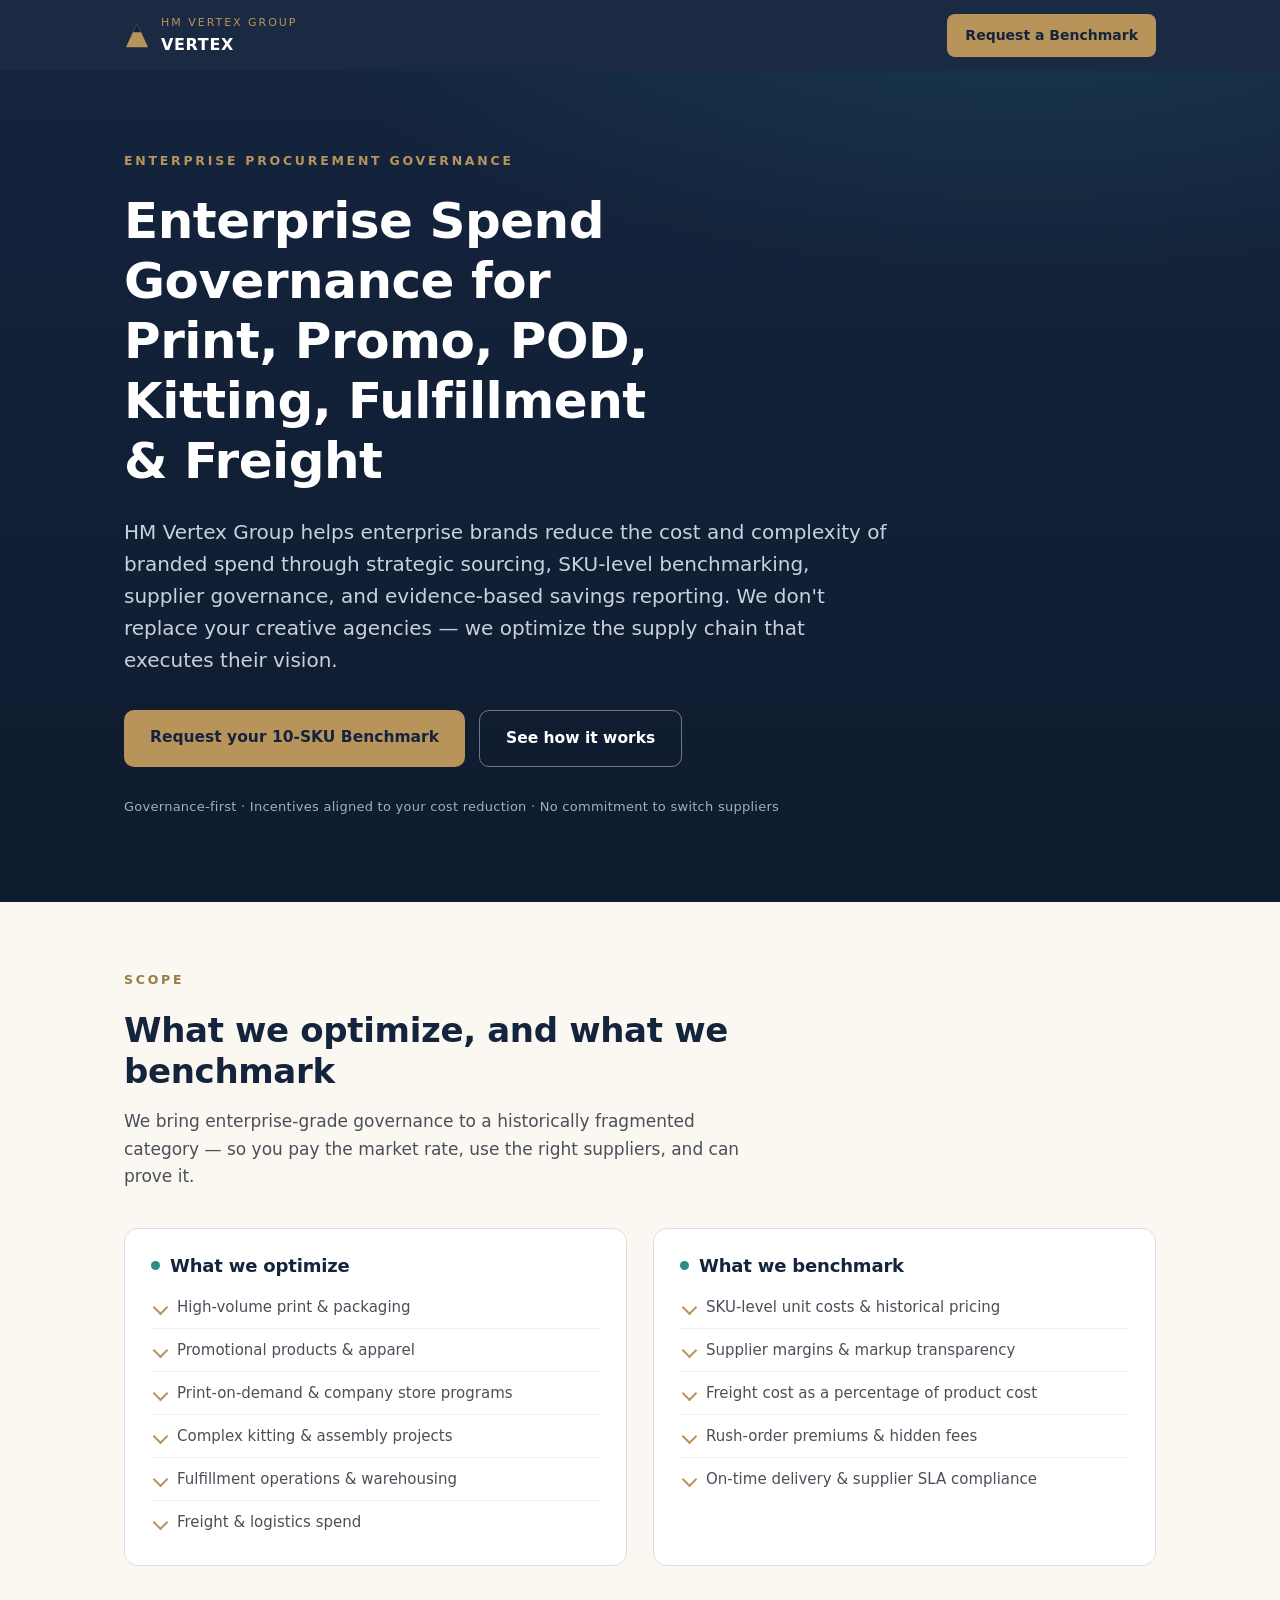
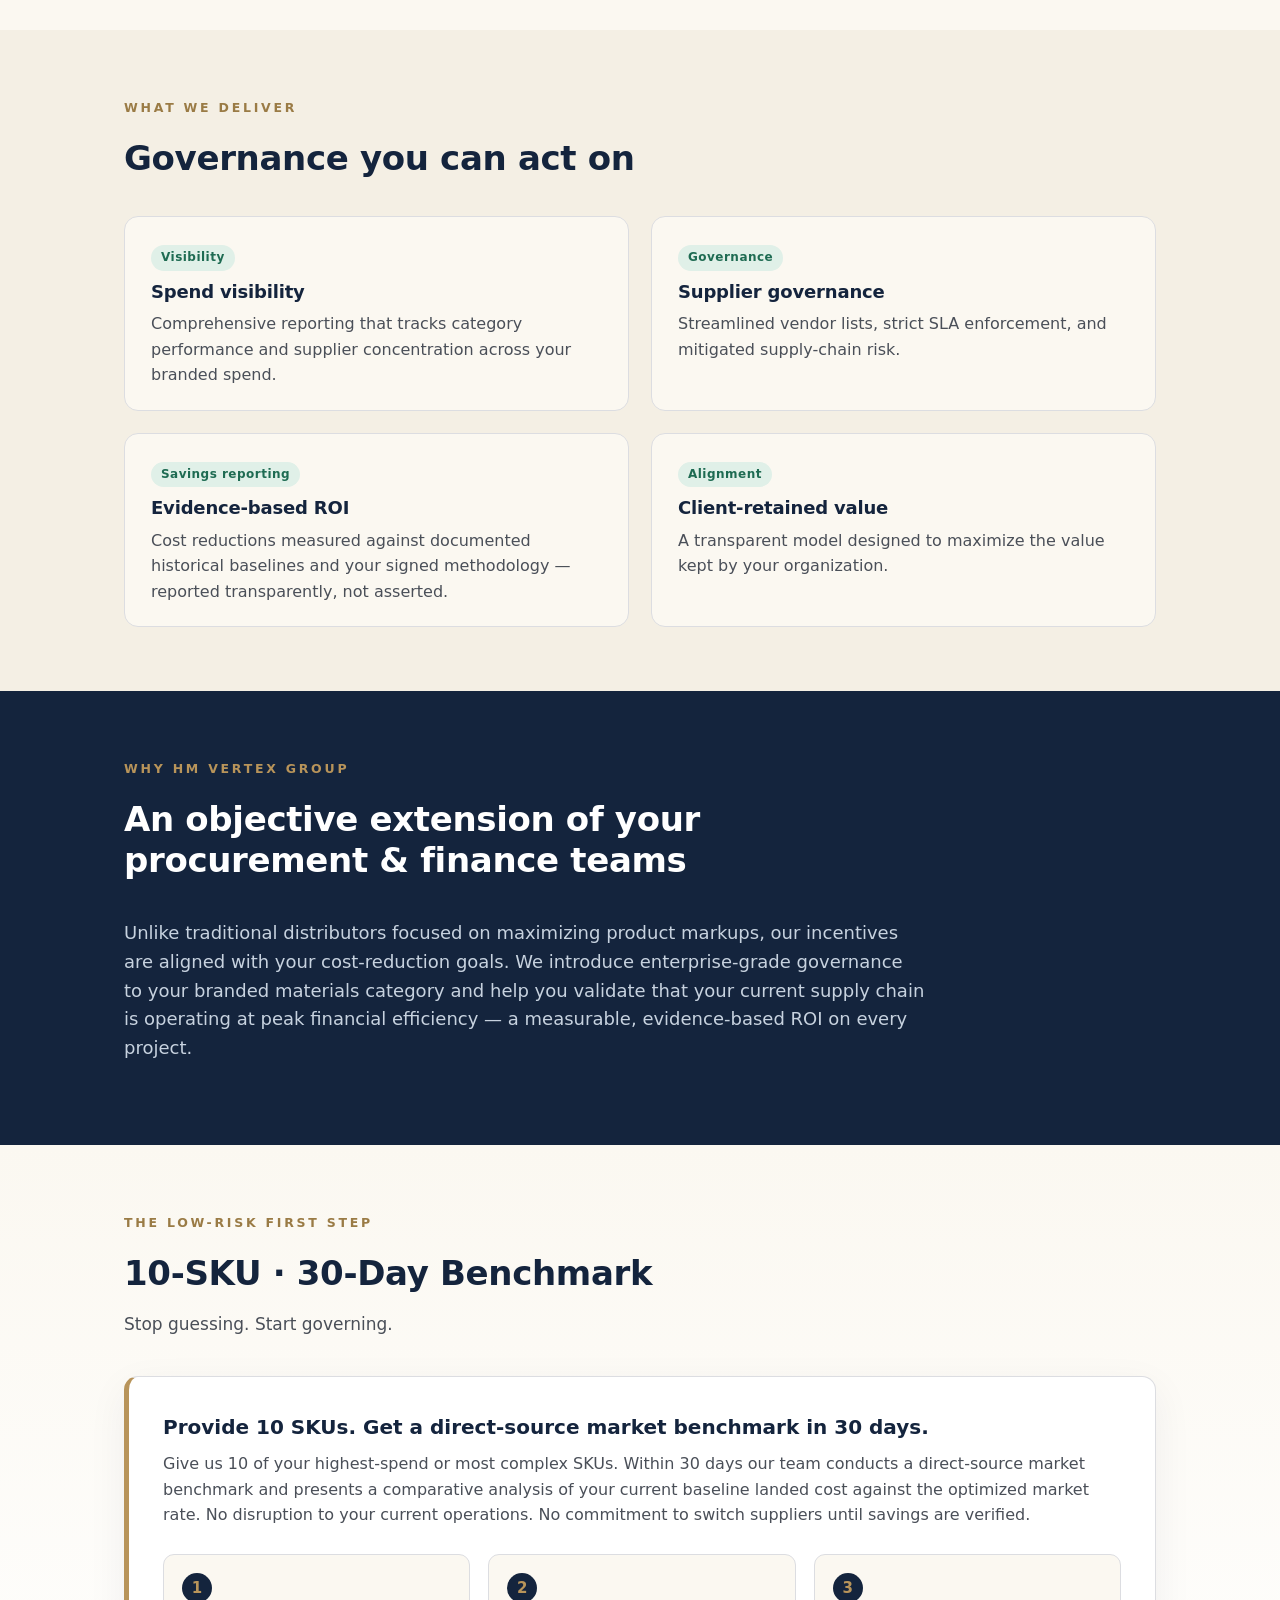
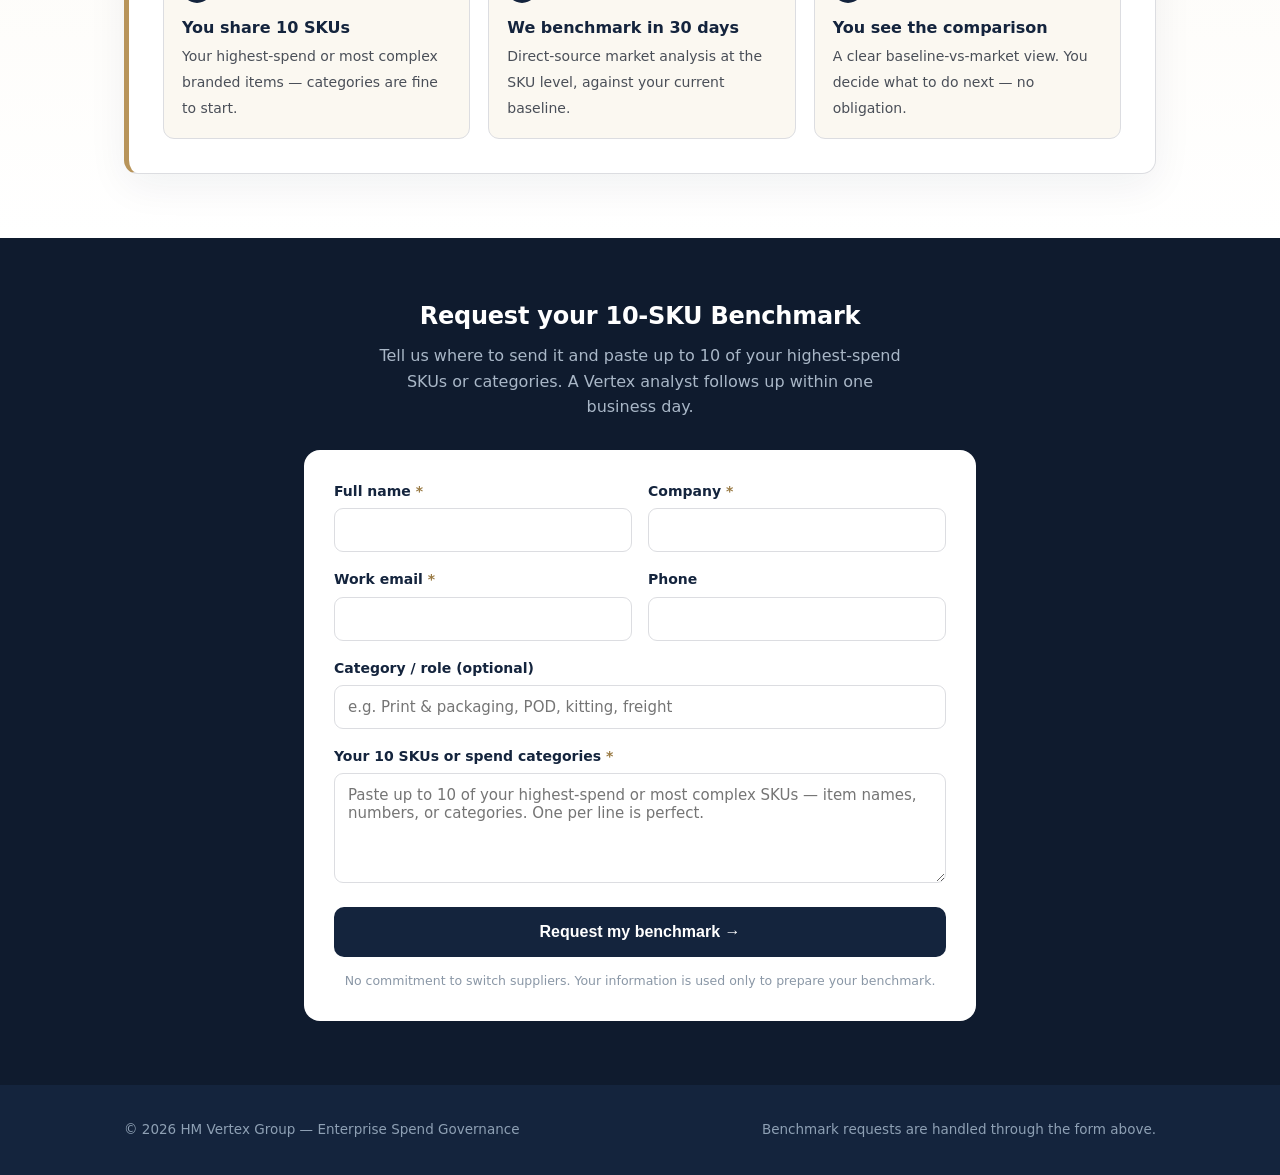
==== index.html @ 163a3220 "Vertex launch candidate: functional public site + tested 10-SKU benchmark intake - Apex identity app" ====
<!doctype html>
<html lang="en">
<head>
<meta charset="UTF-8" />
<meta name="viewport" content="width=device-width, initial-scale=1.0" />
<title>HM Vertex Group — Enterprise Spend Governance</title>
<meta name="description" content="HM Vertex Group brings enterprise-grade governance to branded spend — strategic sourcing, SKU-level benchmarking, supplier governance, and evidence-based savings reporting. Start with a 10-SKU, 30-day benchmark." />
<meta property="og:title" content="HM Vertex Group — Enterprise Spend Governance" />
<meta property="og:description" content="SKU-level benchmarking and supplier governance for enterprise branded spend. Request a 10-SKU, 30-day benchmark." />
<meta property="og:type" content="website" />
<link rel="icon" href="data:image/svg+xml,%3Csvg xmlns='http://www.w3.org/2000/svg' viewBox='0 0 40 44'%3E%3Cpath d='M20 3 L37 40 L3 40 Z' fill='%2314243D'/%3E%3Cpath d='M20 3 L26 17 L14 17 Z' fill='%23B8945A'/%3E%3C/svg%3E" />
<style>
  :root{
    --navy:#14243D; --navy-2:#0F1B2E; --bronze:#B8945A; --bronze-2:#9A7B45;
    --cream:#F4EFE4; --cream-2:#FBF8F1; --teal:#2C8C87; --teal-2:#57BFB4;
    --verified:#1E6B52; --ink:#26313B; --grey:#4A4F58; --line:#DCDDE1; --white:#fff;
  }
  *{box-sizing:border-box}
  html{scroll-behavior:smooth}
  body{margin:0;font-family:Inter,'Libre Franklin',system-ui,-apple-system,Segoe UI,sans-serif;
    color:var(--ink);background:var(--cream-2);line-height:1.6;-webkit-font-smoothing:antialiased}
  h1,h2,h3{line-height:1.2;margin:0 0 .5em;color:var(--navy);letter-spacing:-.01em}
  a{color:var(--teal)}
  .wrap{max-width:1080px;margin:0 auto;padding:0 24px}

  /* header */
  header{position:sticky;top:0;z-index:20;background:rgba(20,36,61,.97);backdrop-filter:blur(6px)}
  .bar{display:flex;align-items:center;justify-content:space-between;padding:14px 24px;max-width:1080px;margin:0 auto}
  .brand{display:flex;align-items:center;gap:11px;color:#fff;font-weight:700;letter-spacing:.02em}
  .brand svg{display:block}
  .brand small{display:block;font-weight:500;font-size:11px;letter-spacing:.18em;color:var(--bronze);text-transform:uppercase}
  .brand b{font-size:16px;letter-spacing:.04em}
  .nav-cta{background:var(--bronze);color:var(--navy);font-weight:700;text-decoration:none;
    padding:10px 18px;border-radius:8px;font-size:14px;white-space:nowrap;transition:background .15s}
  .nav-cta:hover{background:var(--teal-2);color:var(--navy)}

  /* hero */
  .hero{background:
      radial-gradient(1200px 500px at 80% -10%,rgba(44,140,135,.20),transparent 60%),
      linear-gradient(180deg,var(--navy),var(--navy-2));
    color:#eaf0f6;padding:76px 0 84px}
  .eyebrow{display:inline-block;font-size:12.5px;letter-spacing:.22em;text-transform:uppercase;
    color:var(--bronze);font-weight:700;margin-bottom:20px}
  .hero h1{color:#fff;font-size:clamp(30px,5vw,50px);max-width:16ch}
  .hero p.lead{font-size:clamp(16px,2vw,20px);color:#c7d2df;max-width:60ch;margin:22px 0 34px}
  .cta-row{display:flex;flex-wrap:wrap;gap:14px}
  .btn{display:inline-block;text-decoration:none;font-weight:700;padding:15px 26px;border-radius:10px;font-size:15.5px;transition:transform .12s,background .15s}
  .btn:hover{transform:translateY(-1px)}
  .btn.primary{background:var(--bronze);color:var(--navy)}
  .btn.primary:hover{background:#c9a869}
  .btn.ghost{border:1.5px solid rgba(255,255,255,.4);color:#fff}
  .btn.ghost:hover{border-color:var(--bronze);color:var(--bronze)}
  /* a11y: visible focus + skip link */
  a:focus-visible,button:focus-visible,input:focus-visible,textarea:focus-visible{outline:3px solid var(--teal-2);outline-offset:2px}
  .skip{position:absolute;left:-999px;top:0;z-index:100;background:var(--bronze);color:var(--navy);
    font-weight:700;padding:12px 18px;border-radius:0 0 8px 0;text-decoration:none}
  .skip:focus{left:0}
  .trust{margin-top:30px;font-size:13px;color:#9fb0c2;letter-spacing:.02em}

  section{padding:64px 0}
  .sec-head{max-width:62ch;margin-bottom:38px}
  .sec-head .eyebrow{color:var(--bronze-2)}
  .sec-head h2{font-size:clamp(24px,3.4vw,34px)}
  .sec-head p{color:var(--grey);font-size:17px;margin:.4em 0 0}

  .grid2{display:grid;grid-template-columns:1fr 1fr;gap:26px}
  .card{background:#fff;border:1px solid var(--line);border-radius:14px;padding:26px 26px 22px}
  .card h3{font-size:18px;display:flex;align-items:center;gap:10px}
  .card h3 .dot{width:9px;height:9px;border-radius:50%;background:var(--teal);flex:none}
  .card ul{margin:0;padding-left:0;list-style:none}
  .card li{padding:9px 0 9px 26px;position:relative;color:var(--grey);border-top:1px solid #eef0f2;font-size:15px}
  .card li:first-child{border-top:none}
  .card li::before{content:"";position:absolute;left:4px;top:16px;width:9px;height:9px;
    border-right:2px solid var(--bronze);border-bottom:2px solid var(--bronze);transform:rotate(45deg)}

  .deliver{background:var(--cream)}
  .deliver .grid2{gap:22px}
  .deliver .card{background:var(--cream-2)}
  .deliver .tag{display:inline-block;font-size:12px;font-weight:700;letter-spacing:.04em;
    color:var(--verified);background:var(--e0f0e8,#E0F0E8);padding:3px 10px;border-radius:99px;margin-bottom:10px}
  .why{background:var(--navy);color:#dbe4ee}
  .why h2{color:#fff}
  .why p{font-size:18px;max-width:70ch;color:#c7d2df}

  /* benchmark offer */
  .offer{background:linear-gradient(180deg,var(--cream-2),#fff)}
  .offer .box{background:#fff;border:1px solid var(--line);border-left:5px solid var(--bronze);
    border-radius:14px;padding:34px;box-shadow:0 12px 40px rgba(20,36,61,.06)}
  .offer .kicker{font-weight:800;color:var(--navy);font-size:20px;margin-bottom:8px}
  .steps{display:grid;grid-template-columns:repeat(3,1fr);gap:18px;margin-top:26px}
  .step{padding:18px;background:var(--cream-2);border:1px solid var(--line);border-radius:11px}
  .step .n{width:30px;height:30px;border-radius:50%;background:var(--navy);color:var(--bronze);
    font-weight:800;display:grid;place-items:center;margin-bottom:12px;font-size:15px}
  .step b{color:var(--navy);display:block;margin-bottom:3px}
  .step span{color:var(--grey);font-size:14px}

  /* form */
  .form{background:var(--navy-2)}
  .form .wrap{max-width:720px}
  .form h2{color:#fff;text-align:center}
  .form .sub{color:#a9b7c7;text-align:center;max-width:52ch;margin:0 auto 30px}
  form{background:#fff;border-radius:16px;padding:30px}
  .field{margin-bottom:16px}
  .field label{display:block;font-weight:600;color:var(--navy);font-size:14px;margin-bottom:6px}
  .field label .req{color:var(--bronze-2)}
  .field input,.field textarea{width:100%;padding:12px 13px;border:1.5px solid var(--line);border-radius:9px;
    font-family:inherit;font-size:15px;color:var(--ink);background:#fff;transition:border-color .15s}
  .field input:focus,.field textarea:focus{outline:none;border-color:var(--teal)}
  .field textarea{min-height:110px;resize:vertical}
  .two{display:grid;grid-template-columns:1fr 1fr;gap:16px}
  .submit{width:100%;background:var(--navy);color:#fff;font-weight:700;font-size:16px;
    border:none;padding:16px;border-radius:10px;cursor:pointer;transition:background .15s}
  .submit:hover{background:var(--teal)}
  .submit:disabled{opacity:.6;cursor:not-allowed}
  .form-note{text-align:center;color:#8a97a6;font-size:12.5px;margin-top:14px}
  .ok,.err{display:none;padding:16px;border-radius:10px;margin-bottom:18px;font-weight:600}
  .ok{background:#E0F0E8;color:var(--verified);border:1px solid #b9dcc9}
  .err{background:#F4E0DC;color:#B23A2E;border:1px solid #eec4bc}

  footer{background:var(--navy);color:#8ea0b4;padding:34px 0;font-size:13.5px}
  footer .wrap{display:flex;flex-wrap:wrap;gap:14px;justify-content:space-between;align-items:center}
  footer a{color:var(--bronze)}

  @media(max-width:720px){
    .grid2,.two,.steps{grid-template-columns:1fr}
    .hero{padding:54px 0 60px}
    section{padding:48px 0}
    .brand small{display:none}
    form{padding:22px}
  }
</style>
</head>
<body>

<a class="skip" href="#benchmark">Skip to benchmark request</a>
<header>
  <div class="bar">
    <div class="brand">
      <svg width="26" height="29" viewBox="0 0 40 44" aria-hidden="true"><path d="M20 3 L37 40 L3 40 Z" fill="#B8945A"/><path d="M20 3 L26 17 L14 17 Z" fill="#14243D"/></svg>
      <span><small>HM Vertex Group</small><b>VERTEX</b></span>
    </div>
    <a class="nav-cta" href="#benchmark">Request a Benchmark</a>
  </div>
</header>

<section class="hero">
  <div class="wrap">
    <span class="eyebrow">Enterprise Procurement Governance</span>
    <h1>Enterprise Spend Governance for Print, Promo, POD, Kitting, Fulfillment &amp; Freight</h1>
    <p class="lead">HM Vertex Group helps enterprise brands reduce the cost and complexity of branded spend through strategic sourcing, SKU-level benchmarking, supplier governance, and evidence-based savings reporting. We don't replace your creative agencies — we optimize the supply chain that executes their vision.</p>
    <div class="cta-row">
      <a class="btn primary" href="#benchmark">Request your 10-SKU Benchmark</a>
      <a class="btn ghost" href="#how">See how it works</a>
    </div>
    <div class="trust">Governance-first · Incentives aligned to your cost reduction · No commitment to switch suppliers</div>
  </div>
</section>

<section>
  <div class="wrap">
    <div class="sec-head">
      <span class="eyebrow">Scope</span>
      <h2>What we optimize, and what we benchmark</h2>
      <p>We bring enterprise-grade governance to a historically fragmented category — so you pay the market rate, use the right suppliers, and can prove it.</p>
    </div>
    <div class="grid2">
      <div class="card">
        <h3><span class="dot"></span>What we optimize</h3>
        <ul>
          <li>High-volume print &amp; packaging</li>
          <li>Promotional products &amp; apparel</li>
          <li>Print-on-demand &amp; company store programs</li>
          <li>Complex kitting &amp; assembly projects</li>
          <li>Fulfillment operations &amp; warehousing</li>
          <li>Freight &amp; logistics spend</li>
        </ul>
      </div>
      <div class="card">
        <h3><span class="dot"></span>What we benchmark</h3>
        <ul>
          <li>SKU-level unit costs &amp; historical pricing</li>
          <li>Supplier margins &amp; markup transparency</li>
          <li>Freight cost as a percentage of product cost</li>
          <li>Rush-order premiums &amp; hidden fees</li>
          <li>On-time delivery &amp; supplier SLA compliance</li>
        </ul>
      </div>
    </div>
  </div>
</section>

<section class="deliver">
  <div class="wrap">
    <div class="sec-head">
      <span class="eyebrow">What we deliver</span>
      <h2>Governance you can act on</h2>
    </div>
    <div class="grid2">
      <div class="card">
        <span class="tag">Visibility</span>
        <h3>Spend visibility</h3>
        <p style="color:var(--grey);margin:0">Comprehensive reporting that tracks category performance and supplier concentration across your branded spend.</p>
      </div>
      <div class="card">
        <span class="tag">Governance</span>
        <h3>Supplier governance</h3>
        <p style="color:var(--grey);margin:0">Streamlined vendor lists, strict SLA enforcement, and mitigated supply-chain risk.</p>
      </div>
      <div class="card">
        <span class="tag">Savings reporting</span>
        <h3>Evidence-based ROI</h3>
        <p style="color:var(--grey);margin:0">Cost reductions measured against documented historical baselines and your signed methodology — reported transparently, not asserted.</p>
      </div>
      <div class="card">
        <span class="tag">Alignment</span>
        <h3>Client-retained value</h3>
        <p style="color:var(--grey);margin:0">A transparent model designed to maximize the value kept by your organization.</p>
      </div>
    </div>
  </div>
</section>

<section class="why">
  <div class="wrap">
    <div class="sec-head">
      <span class="eyebrow" style="color:var(--bronze)">Why HM Vertex Group</span>
      <h2>An objective extension of your procurement &amp; finance teams</h2>
    </div>
    <p>Unlike traditional distributors focused on maximizing product markups, our incentives are aligned with your cost-reduction goals. We introduce enterprise-grade governance to your branded materials category and help you validate that your current supply chain is operating at peak financial efficiency — a measurable, evidence-based ROI on every project.</p>
  </div>
</section>

<section class="offer" id="how">
  <div class="wrap">
    <div class="sec-head">
      <span class="eyebrow">The low-risk first step</span>
      <h2>10-SKU &middot; 30-Day Benchmark</h2>
      <p>Stop guessing. Start governing.</p>
    </div>
    <div class="box">
      <div class="kicker">Provide 10 SKUs. Get a direct-source market benchmark in 30 days.</div>
      <p style="color:var(--grey);margin:.2em 0 0">Give us 10 of your highest-spend or most complex SKUs. Within 30 days our team conducts a direct-source market benchmark and presents a comparative analysis of your current baseline landed cost against the optimized market rate. No disruption to your current operations. No commitment to switch suppliers until savings are verified.</p>
      <div class="steps">
        <div class="step"><div class="n">1</div><b>You share 10 SKUs</b><span>Your highest-spend or most complex branded items — categories are fine to start.</span></div>
        <div class="step"><div class="n">2</div><b>We benchmark in 30 days</b><span>Direct-source market analysis at the SKU level, against your current baseline.</span></div>
        <div class="step"><div class="n">3</div><b>You see the comparison</b><span>A clear baseline-vs-market view. You decide what to do next — no obligation.</span></div>
      </div>
    </div>
  </div>
</section>

<section class="form" id="benchmark">
  <div class="wrap">
    <h2>Request your 10-SKU Benchmark</h2>
    <p class="sub">Tell us where to send it and paste up to 10 of your highest-spend SKUs or categories. A Vertex analyst follows up within one business day.</p>
    <div class="ok" id="ok" role="status" aria-live="polite">Request received. A Vertex analyst will follow up within one business day.</div>
    <div class="err" id="err" role="alert">That didn't send. Please check your connection and try again — your details are still here.</div>
    <form id="benchmarkForm" novalidate aria-describedby="ok err">
      <div class="two">
        <div class="field"><label for="f-name">Full name <span class="req" aria-hidden="true">*</span></label><input id="f-name" name="name" type="text" required autocomplete="name" aria-required="true" /></div>
        <div class="field"><label for="f-company">Company <span class="req" aria-hidden="true">*</span></label><input id="f-company" name="company" type="text" required autocomplete="organization" aria-required="true" /></div>
      </div>
      <div class="two">
        <div class="field"><label for="f-email">Work email <span class="req" aria-hidden="true">*</span></label><input id="f-email" name="email" type="email" required autocomplete="email" aria-required="true" /></div>
        <div class="field"><label for="f-phone">Phone</label><input id="f-phone" name="phone" type="tel" autocomplete="tel" /></div>
      </div>
      <div class="field"><label for="f-category">Category / role (optional)</label><input id="f-category" name="category" type="text" placeholder="e.g. Print &amp; packaging, POD, kitting, freight" /></div>
      <div class="field"><label for="f-skus">Your 10 SKUs or spend categories <span class="req" aria-hidden="true">*</span></label>
        <textarea id="f-skus" name="skus" required aria-required="true" placeholder="Paste up to 10 of your highest-spend or most complex SKUs — item names, numbers, or categories. One per line is perfect."></textarea></div>
      <button class="submit" type="submit" id="submitBtn">Request my benchmark &rarr;</button>
      <div class="form-note">No commitment to switch suppliers. Your information is used only to prepare your benchmark.</div>
    </form>
  </div>
</section>

<footer>
  <div class="wrap">
    <div>© <span id="yr"></span> HM Vertex Group — Enterprise Spend Governance</div>
    <div>Benchmark requests are handled through the form above.</div>
  </div>
</footer>

<script>
document.getElementById('yr').textContent = new Date().getFullYear();

/* Internal follow-up route — delivers the benchmark request to the Vertex inbox only.
   Reuses the verified AYNP Web3Forms delivery key. No customer auto-notification. */
const VERTEX_INTAKE_KEY = "d1ced289-a64f-47aa-91f5-ceaa254ee98f";

const form = document.getElementById('benchmarkForm');
const ok = document.getElementById('ok');
const err = document.getElementById('err');
const btn = document.getElementById('submitBtn');

form.addEventListener('submit', async (e) => {
  e.preventDefault();
  ok.style.display = err.style.display = 'none';
  if (!form.checkValidity()) { form.reportValidity(); return; }
  btn.disabled = true; btn.textContent = 'Sending…';
  const d = Object.fromEntries(new FormData(form).entries());
  const message =
    'NEW VERTEX 10-SKU BENCHMARK REQUEST\n\n' +
    'Name: ' + d.name + '\nCompany: ' + d.company + '\nEmail: ' + d.email +
    '\nPhone: ' + (d.phone || '—') + '\nCategory/role: ' + (d.category || '—') +
    '\n\n--- 10 SKUs / categories provided ---\n' + d.skus +
    '\n\nSubmitted: ' + new Date().toLocaleString();
  try {
    const r = await fetch('https://api.web3forms.com/submit', {
      method: 'POST',
      headers: { 'Content-Type': 'application/json', 'Accept': 'application/json' },
      body: JSON.stringify({
        access_key: VERTEX_INTAKE_KEY,
        subject: 'Vertex 10-SKU Benchmark request — ' + d.company,
        from_name: 'Vertex Benchmark Intake',
        email: 'braden@allyouneedpromos.com',
        message
      })
    });
    const j = await r.json();
    if (j.success) {
      form.style.display = 'none';
      ok.style.display = 'block';
      ok.scrollIntoView({ behavior: 'smooth', block: 'center' });
    } else { throw new Error('submit failed'); }
  } catch (_) {
    err.style.display = 'block';
    btn.disabled = false; btn.textContent = 'Request my benchmark →';
  }
});
</script>
</body>
</html>
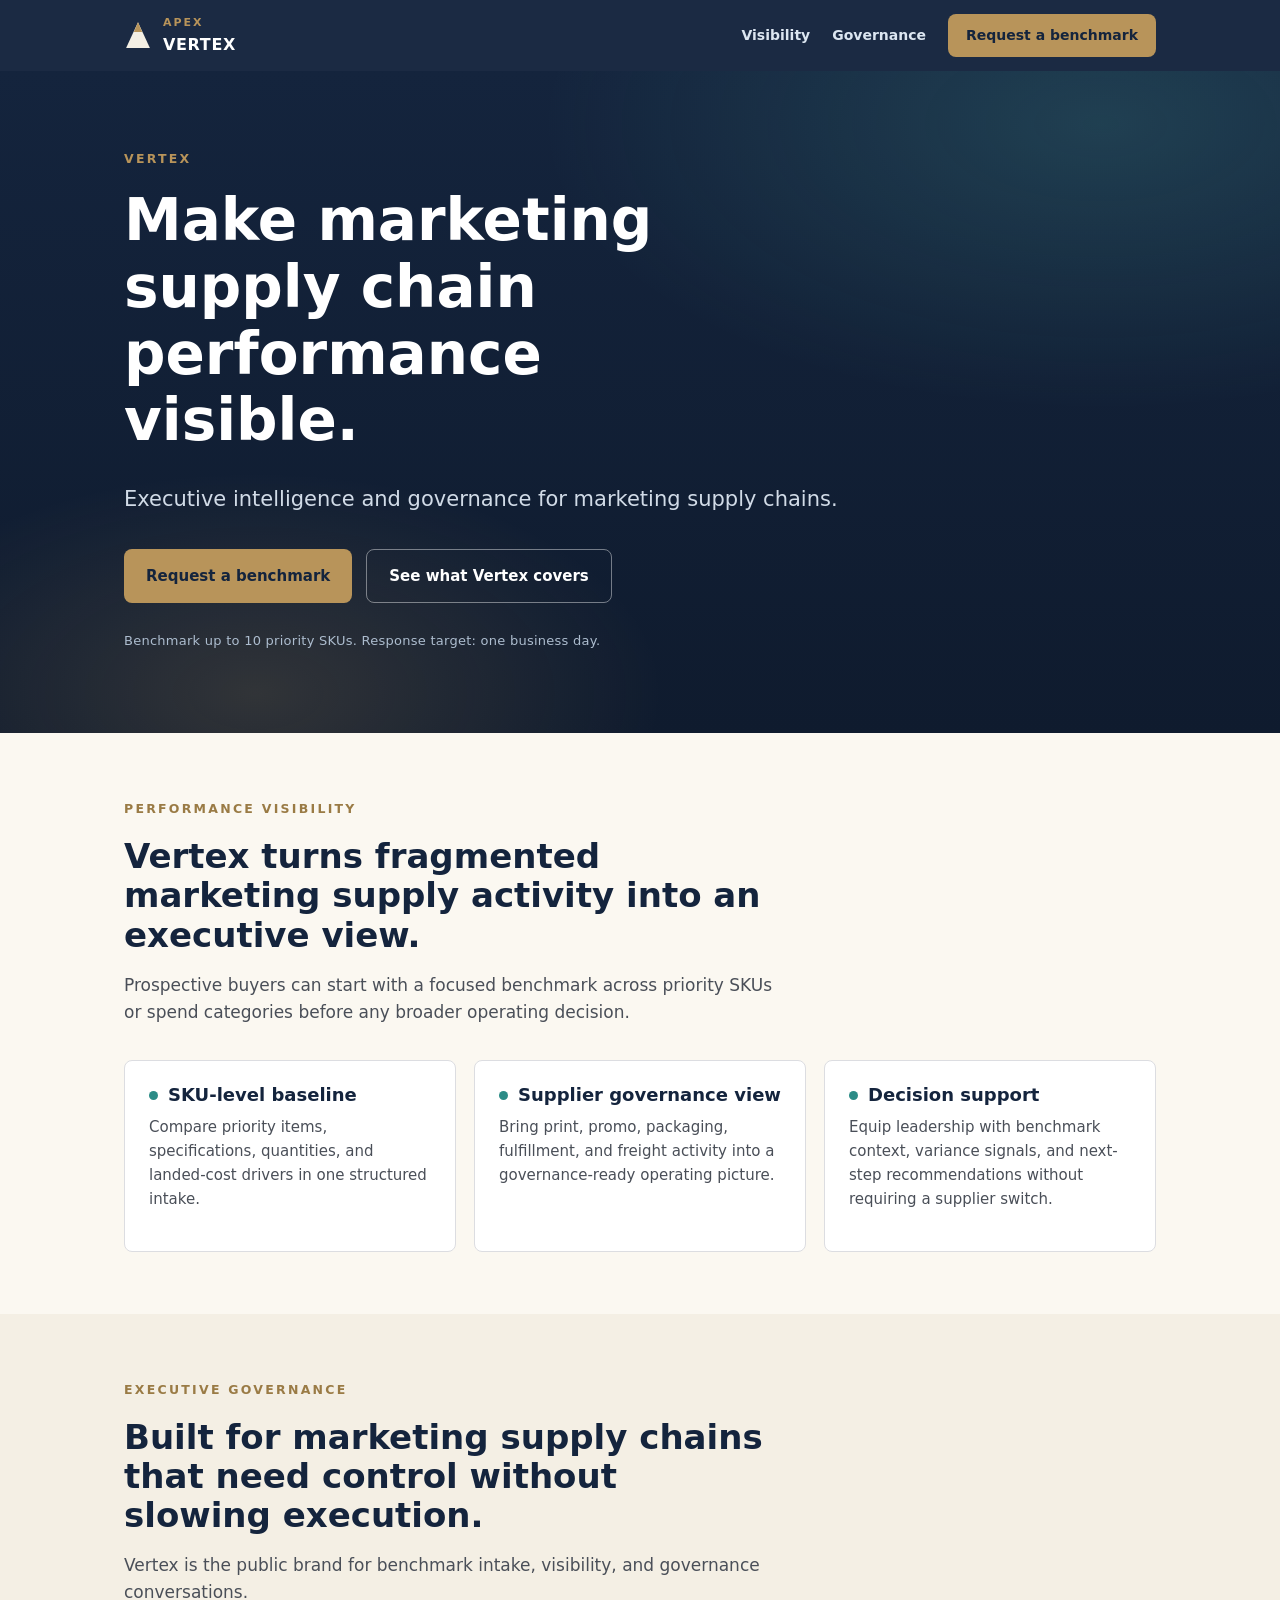
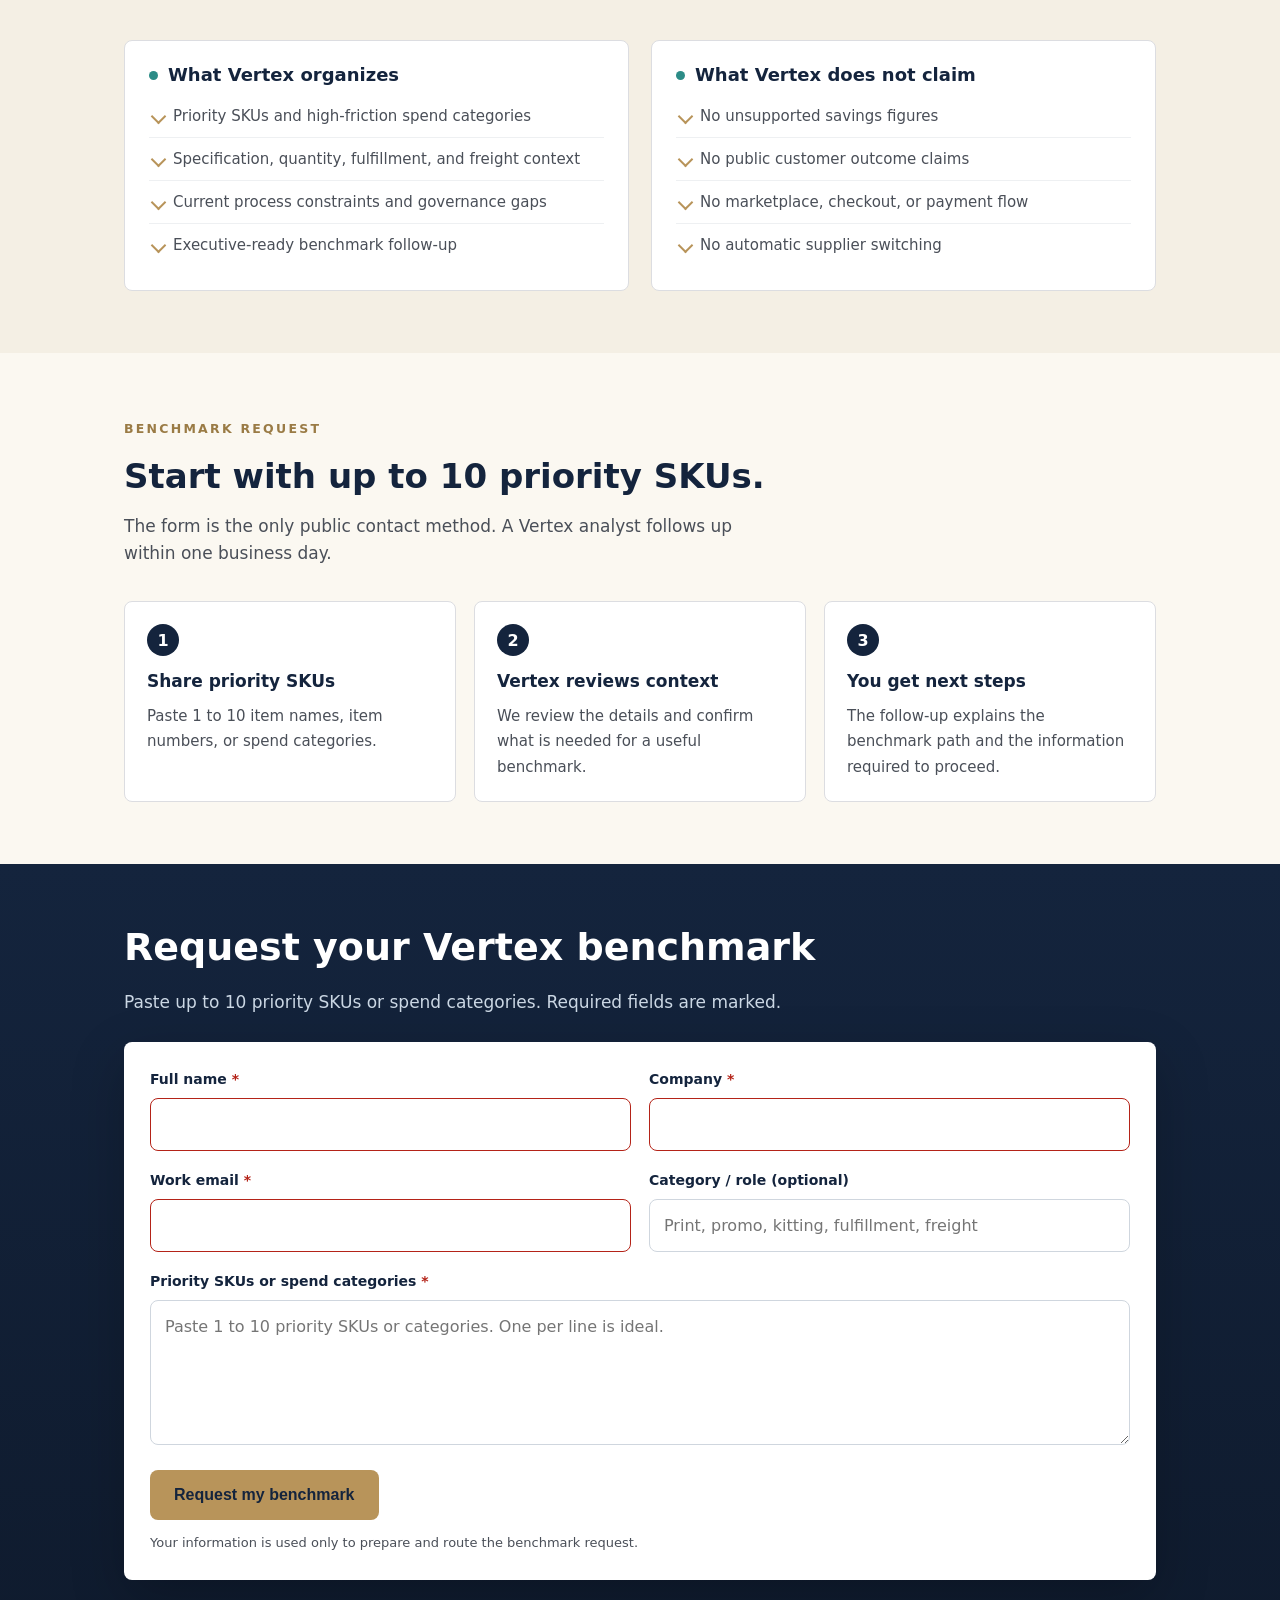
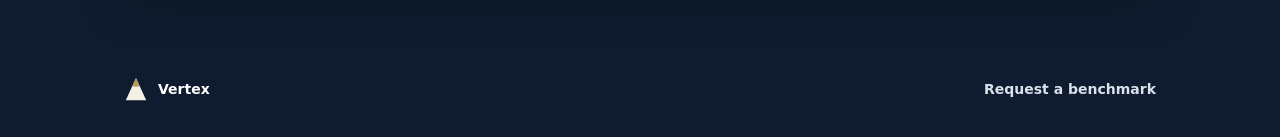
==== commit 35370cfd: "Integrate Vertex launch candidate assets" ====
--- a/index.html
+++ b/index.html
@@ -3,328 +3,395 @@
 <head>
 <meta charset="UTF-8" />
 <meta name="viewport" content="width=device-width, initial-scale=1.0" />
-<title>HM Vertex Group — Enterprise Spend Governance</title>
-<meta name="description" content="HM Vertex Group brings enterprise-grade governance to branded spend — strategic sourcing, SKU-level benchmarking, supplier governance, and evidence-based savings reporting. Start with a 10-SKU, 30-day benchmark." />
-<meta property="og:title" content="HM Vertex Group — Enterprise Spend Governance" />
-<meta property="og:description" content="SKU-level benchmarking and supplier governance for enterprise branded spend. Request a 10-SKU, 30-day benchmark." />
+<title>Vertex | Marketing Supply Chain Performance Visibility</title>
+<meta name="description" content="Vertex makes marketing supply chain performance visible with executive intelligence and governance for marketing supply chains. Request a benchmark for up to 10 priority SKUs." />
+<link rel="canonical" href="https://prismatic-fudge-ba0745.netlify.app/" />
+<meta property="og:title" content="Vertex | Marketing Supply Chain Performance Visibility" />
+<meta property="og:description" content="Executive intelligence and governance for marketing supply chains. Request a benchmark for up to 10 priority SKUs." />
 <meta property="og:type" content="website" />
-<link rel="icon" href="data:image/svg+xml,%3Csvg xmlns='http://www.w3.org/2000/svg' viewBox='0 0 40 44'%3E%3Cpath d='M20 3 L37 40 L3 40 Z' fill='%2314243D'/%3E%3Cpath d='M20 3 L26 17 L14 17 Z' fill='%23B8945A'/%3E%3C/svg%3E" />
+<meta property="og:url" content="https://prismatic-fudge-ba0745.netlify.app/" />
+<meta property="og:image" content="https://prismatic-fudge-ba0745.netlify.app/assets/apex-social.png" />
+<meta name="twitter:card" content="summary_large_image" />
+<meta name="twitter:title" content="Vertex | Marketing Supply Chain Performance Visibility" />
+<meta name="twitter:description" content="Executive intelligence and governance for marketing supply chains. Request a benchmark for up to 10 priority SKUs." />
+<meta name="twitter:image" content="https://prismatic-fudge-ba0745.netlify.app/assets/apex-social.png" />
+<link rel="icon" href="/assets/apex.svg" type="image/svg+xml" />
+<link rel="apple-touch-icon" href="/assets/apple-touch-icon.png" />
+<link rel="manifest" href="/site.webmanifest" />
+<link rel="stylesheet" href="/implementation/vertex-launch-assets-v2.css" />
 <style>
   :root{
-    --navy:#14243D; --navy-2:#0F1B2E; --bronze:#B8945A; --bronze-2:#9A7B45;
-    --cream:#F4EFE4; --cream-2:#FBF8F1; --teal:#2C8C87; --teal-2:#57BFB4;
-    --verified:#1E6B52; --ink:#26313B; --grey:#4A4F58; --line:#DCDDE1; --white:#fff;
+    --navy:#14243d;
+    --navy-2:#0f1b2e;
+    --bronze:#b8945a;
+    --bronze-2:#9a7b45;
+    --cream:#f4efe4;
+    --cream-2:#fbf8f1;
+    --teal:#2c8c87;
+    --teal-2:#57bfb4;
+    --green:#1e6b52;
+    --ink:#26313b;
+    --grey:#4a4f58;
+    --line:#dcdde1;
+    --white:#fff;
   }
   *{box-sizing:border-box}
   html{scroll-behavior:smooth}
-  body{margin:0;font-family:Inter,'Libre Franklin',system-ui,-apple-system,Segoe UI,sans-serif;
-    color:var(--ink);background:var(--cream-2);line-height:1.6;-webkit-font-smoothing:antialiased}
-  h1,h2,h3{line-height:1.2;margin:0 0 .5em;color:var(--navy);letter-spacing:-.01em}
+  body{margin:0;font-family:Inter,"Libre Franklin",system-ui,-apple-system,Segoe UI,sans-serif;color:var(--ink);background:var(--cream-2);line-height:1.6;-webkit-font-smoothing:antialiased;overflow-x:hidden}
+  body.no-scroll{overflow:hidden}
+  h1,h2,h3{line-height:1.15;margin:0 0 .5em;color:var(--navy);letter-spacing:0;overflow-wrap:break-word}
+  p{margin:0 0 1rem;overflow-wrap:break-word}
   a{color:var(--teal)}
+  img{max-width:100%;height:auto}
   .wrap{max-width:1080px;margin:0 auto;padding:0 24px}
-
-  /* header */
-  header{position:sticky;top:0;z-index:20;background:rgba(20,36,61,.97);backdrop-filter:blur(6px)}
-  .bar{display:flex;align-items:center;justify-content:space-between;padding:14px 24px;max-width:1080px;margin:0 auto}
-  .brand{display:flex;align-items:center;gap:11px;color:#fff;font-weight:700;letter-spacing:.02em}
-  .brand svg{display:block}
-  .brand small{display:block;font-weight:500;font-size:11px;letter-spacing:.18em;color:var(--bronze);text-transform:uppercase}
+  .skip{position:absolute;left:-999px;top:0;z-index:100;background:var(--bronze);color:var(--navy);font-weight:800;padding:12px 18px;border-radius:0 0 8px 0;text-decoration:none}
+  .skip:focus{left:0}
+  a:focus-visible,button:focus-visible,input:focus-visible,textarea:focus-visible{outline:3px solid var(--teal-2);outline-offset:3px}
+  header{position:sticky;top:0;z-index:20;background:rgba(20,36,61,.97);backdrop-filter:blur(8px)}
+  .bar{display:flex;align-items:center;justify-content:space-between;gap:16px;padding:14px 24px;max-width:1080px;margin:0 auto}
+  .brand{display:flex;align-items:center;gap:11px;color:#fff;font-weight:800;letter-spacing:.02em;text-decoration:none}
+  .brand img{display:block;width:28px;height:31px;flex:none}
+  .brand small{display:block;font-weight:600;font-size:11px;letter-spacing:.18em;color:var(--bronze);text-transform:uppercase}
   .brand b{font-size:16px;letter-spacing:.04em}
-  .nav-cta{background:var(--bronze);color:var(--navy);font-weight:700;text-decoration:none;
-    padding:10px 18px;border-radius:8px;font-size:14px;white-space:nowrap;transition:background .15s}
-  .nav-cta:hover{background:var(--teal-2);color:var(--navy)}
-
-  /* hero */
-  .hero{background:
-      radial-gradient(1200px 500px at 80% -10%,rgba(44,140,135,.20),transparent 60%),
-      linear-gradient(180deg,var(--navy),var(--navy-2));
-    color:#eaf0f6;padding:76px 0 84px}
-  .eyebrow{display:inline-block;font-size:12.5px;letter-spacing:.22em;text-transform:uppercase;
-    color:var(--bronze);font-weight:700;margin-bottom:20px}
-  .hero h1{color:#fff;font-size:clamp(30px,5vw,50px);max-width:16ch}
-  .hero p.lead{font-size:clamp(16px,2vw,20px);color:#c7d2df;max-width:60ch;margin:22px 0 34px}
+  .nav{display:flex;align-items:center;gap:22px}
+  .nav a{color:#dce6f1;text-decoration:none;font-weight:700;font-size:14px}
+  .nav a:hover{color:#fff}
+  .nav-cta{background:var(--bronze);color:var(--navy)!important;font-weight:800;text-decoration:none;padding:10px 18px;border-radius:8px;font-size:14px;white-space:nowrap}
+  .nav-cta:hover{background:var(--teal-2)}
+  .menu-btn{display:none;align-items:center;justify-content:center;width:42px;height:42px;border:1px solid rgba(255,255,255,.25);border-radius:8px;background:transparent;color:#fff}
+  .menu-btn span,.menu-btn span::before,.menu-btn span::after{display:block;width:18px;height:2px;background:currentColor;content:"";position:relative}
+  .menu-btn span::before{position:absolute;top:-6px}
+  .menu-btn span::after{position:absolute;top:6px}
+  .mobile-nav{display:none;position:fixed;inset:64px 16px auto 16px;z-index:25;background:#fff;border:1px solid var(--line);border-radius:8px;box-shadow:0 20px 60px rgba(15,27,46,.24);padding:12px}
+  .mobile-nav a{display:flex;align-items:center;gap:10px;color:var(--navy);text-decoration:none;font-weight:800;padding:14px;border-radius:6px}
+  .mobile-nav img{width:22px;height:24px}
+  .mobile-nav a:hover{background:var(--cream)}
+  .mobile-nav.open{display:block}
+  .hero{color:#eaf0f6;padding:74px 0 82px}
+  .eyebrow{display:inline-block;font-size:12.5px;letter-spacing:.18em;text-transform:uppercase;color:var(--bronze);font-weight:800;margin-bottom:18px}
+  .hero h1{color:#fff;font-size:clamp(34px,5.4vw,58px);max-width:15ch}
+  .hero p.lead{font-size:clamp(17px,2vw,21px);color:#d1dbe7;max-width:58ch;margin:22px 0 32px}
   .cta-row{display:flex;flex-wrap:wrap;gap:14px}
-  .btn{display:inline-block;text-decoration:none;font-weight:700;padding:15px 26px;border-radius:10px;font-size:15.5px;transition:transform .12s,background .15s}
-  .btn:hover{transform:translateY(-1px)}
+  .btn{display:inline-flex;align-items:center;justify-content:center;text-decoration:none;font-weight:800;padding:14px 22px;border-radius:8px;font-size:15px;min-height:48px}
   .btn.primary{background:var(--bronze);color:var(--navy)}
   .btn.primary:hover{background:#c9a869}
-  .btn.ghost{border:1.5px solid rgba(255,255,255,.4);color:#fff}
+  .btn.ghost{border:1.5px solid rgba(255,255,255,.42);color:#fff}
   .btn.ghost:hover{border-color:var(--bronze);color:var(--bronze)}
-  /* a11y: visible focus + skip link */
-  a:focus-visible,button:focus-visible,input:focus-visible,textarea:focus-visible{outline:3px solid var(--teal-2);outline-offset:2px}
-  .skip{position:absolute;left:-999px;top:0;z-index:100;background:var(--bronze);color:var(--navy);
-    font-weight:700;padding:12px 18px;border-radius:0 0 8px 0;text-decoration:none}
-  .skip:focus{left:0}
-  .trust{margin-top:30px;font-size:13px;color:#9fb0c2;letter-spacing:.02em}
-
-  section{padding:64px 0}
-  .sec-head{max-width:62ch;margin-bottom:38px}
+  .trust{margin-top:28px;font-size:13px;color:#adbdcf;letter-spacing:.02em}
+  section{padding:62px 0}
+  .sec-head{max-width:64ch;margin-bottom:34px}
   .sec-head .eyebrow{color:var(--bronze-2)}
-  .sec-head h2{font-size:clamp(24px,3.4vw,34px)}
-  .sec-head p{color:var(--grey);font-size:17px;margin:.4em 0 0}
-
-  .grid2{display:grid;grid-template-columns:1fr 1fr;gap:26px}
-  .card{background:#fff;border:1px solid var(--line);border-radius:14px;padding:26px 26px 22px}
+  .sec-head h2{font-size:clamp(25px,3.2vw,34px)}
+  .sec-head p{color:var(--grey);font-size:17px;margin:.3em 0 0}
+  .grid2{display:grid;grid-template-columns:1fr 1fr;gap:22px}
+  .grid3{display:grid;grid-template-columns:repeat(3,1fr);gap:18px}
+  .card{background:#fff;border:1px solid var(--line);border-radius:8px;padding:24px}
   .card h3{font-size:18px;display:flex;align-items:center;gap:10px}
-  .card h3 .dot{width:9px;height:9px;border-radius:50%;background:var(--teal);flex:none}
+  .dot{width:9px;height:9px;border-radius:50%;background:var(--teal);flex:none}
+  .card p,.card li{color:var(--grey);font-size:15px}
   .card ul{margin:0;padding-left:0;list-style:none}
-  .card li{padding:9px 0 9px 26px;position:relative;color:var(--grey);border-top:1px solid #eef0f2;font-size:15px}
-  .card li:first-child{border-top:none}
-  .card li::before{content:"";position:absolute;left:4px;top:16px;width:9px;height:9px;
-    border-right:2px solid var(--bronze);border-bottom:2px solid var(--bronze);transform:rotate(45deg)}
-
-  .deliver{background:var(--cream)}
-  .deliver .grid2{gap:22px}
-  .deliver .card{background:var(--cream-2)}
-  .deliver .tag{display:inline-block;font-size:12px;font-weight:700;letter-spacing:.04em;
-    color:var(--verified);background:var(--e0f0e8,#E0F0E8);padding:3px 10px;border-radius:99px;margin-bottom:10px}
-  .why{background:var(--navy);color:#dbe4ee}
-  .why h2{color:#fff}
-  .why p{font-size:18px;max-width:70ch;color:#c7d2df}
-
-  /* benchmark offer */
-  .offer{background:linear-gradient(180deg,var(--cream-2),#fff)}
-  .offer .box{background:#fff;border:1px solid var(--line);border-left:5px solid var(--bronze);
-    border-radius:14px;padding:34px;box-shadow:0 12px 40px rgba(20,36,61,.06)}
-  .offer .kicker{font-weight:800;color:var(--navy);font-size:20px;margin-bottom:8px}
-  .steps{display:grid;grid-template-columns:repeat(3,1fr);gap:18px;margin-top:26px}
-  .step{padding:18px;background:var(--cream-2);border:1px solid var(--line);border-radius:11px}
-  .step .n{width:30px;height:30px;border-radius:50%;background:var(--navy);color:var(--bronze);
-    font-weight:800;display:grid;place-items:center;margin-bottom:12px;font-size:15px}
-  .step b{color:var(--navy);display:block;margin-bottom:3px}
-  .step span{color:var(--grey);font-size:14px}
-
-  /* form */
-  .form{background:var(--navy-2)}
-  .form .wrap{max-width:720px}
-  .form h2{color:#fff;text-align:center}
-  .form .sub{color:#a9b7c7;text-align:center;max-width:52ch;margin:0 auto 30px}
-  form{background:#fff;border-radius:16px;padding:30px}
-  .field{margin-bottom:16px}
-  .field label{display:block;font-weight:600;color:var(--navy);font-size:14px;margin-bottom:6px}
-  .field label .req{color:var(--bronze-2)}
-  .field input,.field textarea{width:100%;padding:12px 13px;border:1.5px solid var(--line);border-radius:9px;
-    font-family:inherit;font-size:15px;color:var(--ink);background:#fff;transition:border-color .15s}
-  .field input:focus,.field textarea:focus{outline:none;border-color:var(--teal)}
-  .field textarea{min-height:110px;resize:vertical}
-  .two{display:grid;grid-template-columns:1fr 1fr;gap:16px}
-  .submit{width:100%;background:var(--navy);color:#fff;font-weight:700;font-size:16px;
-    border:none;padding:16px;border-radius:10px;cursor:pointer;transition:background .15s}
-  .submit:hover{background:var(--teal)}
-  .submit:disabled{opacity:.6;cursor:not-allowed}
-  .form-note{text-align:center;color:#8a97a6;font-size:12.5px;margin-top:14px}
-  .ok,.err{display:none;padding:16px;border-radius:10px;margin-bottom:18px;font-weight:600}
-  .ok{background:#E0F0E8;color:var(--verified);border:1px solid #b9dcc9}
-  .err{background:#F4E0DC;color:#B23A2E;border:1px solid #eec4bc}
-
-  footer{background:var(--navy);color:#8ea0b4;padding:34px 0;font-size:13.5px}
-  footer .wrap{display:flex;flex-wrap:wrap;gap:14px;justify-content:space-between;align-items:center}
-  footer a{color:var(--bronze)}
-
-  @media(max-width:720px){
-    .grid2,.two,.steps{grid-template-columns:1fr}
-    .hero{padding:54px 0 60px}
+  .card li{padding:9px 0 9px 24px;position:relative;border-top:1px solid #eef0f2}
+  .card li:first-child{border-top:0}
+  .card li::before{content:"";position:absolute;left:4px;top:16px;width:9px;height:9px;border-right:2px solid var(--bronze);border-bottom:2px solid var(--bronze);transform:rotate(45deg)}
+  .band{background:var(--cream)}
+  .step{background:#fff;border:1px solid var(--line);border-radius:8px;padding:22px}
+  .step .n{display:grid;place-items:center;width:32px;height:32px;border-radius:50%;background:var(--navy);color:#fff;font-weight:800;margin-bottom:12px}
+  .step b{display:block;color:var(--navy);font-size:17px;margin-bottom:7px}
+  .step span{color:var(--grey);font-size:15px}
+  .form-section{background:linear-gradient(180deg,var(--navy),var(--navy-2));color:#eaf0f6}
+  .form-section h2{color:#fff;font-size:clamp(26px,3.5vw,38px)}
+  .form-section .sub{color:#cbd7e4;max-width:68ch;font-size:17px}
+  form{margin-top:26px;background:#fff;border-radius:8px;padding:26px;color:var(--ink);box-shadow:0 18px 54px rgba(0,0,0,.22)}
+  .two{display:grid;grid-template-columns:1fr 1fr;gap:18px}
+  .field{margin-bottom:18px}
+  label{display:block;font-weight:800;color:var(--navy);margin-bottom:7px;font-size:14px}
+  input,textarea{width:100%;border:1.5px solid #cfd6de;border-radius:8px;padding:13px 14px;font:inherit;color:var(--ink);background:#fff}
+  textarea{min-height:145px;resize:vertical}
+  input:invalid:not(:focus):not(:placeholder-shown),textarea:invalid:not(:focus):not(:placeholder-shown){border-color:#b42318}
+  .req{color:#b42318}
+  .visually-hidden{position:absolute;width:1px;height:1px;padding:0;margin:-1px;overflow:hidden;clip:rect(0,0,0,0);white-space:nowrap;border:0}
+  .submit{display:inline-flex;align-items:center;justify-content:center;border:0;background:var(--bronze);color:var(--navy);font-weight:900;border-radius:8px;padding:15px 24px;cursor:pointer;font-size:16px;min-height:50px}
+  .submit:hover{background:#c9a869}
+  .submit:disabled{cursor:wait;opacity:.74}
+  .form-note{margin-top:13px;color:var(--grey);font-size:13px}
+  .state{display:none;margin:18px 0 0;border-radius:8px;padding:13px 15px;font-weight:800}
+  .ok{background:#e0f0e8;color:var(--green);border:1px solid #aad4bd}
+  .err{background:#fde8e8;color:#9b1c1c;border:1px solid #f5b5b5}
+  .loading{background:#eef4fb;color:var(--navy);border:1px solid #c4d6ea}
+  footer{background:var(--navy-2);color:#d9e1eb;padding:34px 0;font-size:14px}
+  footer .wrap{display:flex;justify-content:space-between;gap:22px;align-items:center}
+  .footer-brand{display:flex;align-items:center;gap:10px;font-weight:900;color:#fff}
+  .footer-brand img{width:24px;height:27px}
+  footer a{color:#d9e1eb;text-decoration:none;font-weight:800}
+  footer a:hover{color:#fff}
+  @media (prefers-reduced-motion: reduce){
+    html{scroll-behavior:auto}
+    *,*::before,*::after{animation-duration:.01ms!important;animation-iteration-count:1!important;transition-duration:.01ms!important}
+  }
+  @media (max-width:860px){
+    .nav{display:none}
+    .menu-btn{display:flex}
+    .grid2,.grid3{grid-template-columns:1fr}
+    .hero{padding:58px 0 64px}
+  }
+  @media (max-width:640px){
+    .wrap{padding:0 18px}
+    .bar{padding:12px 18px}
+    .brand small{display:none}
+    .brand b{font-size:15px}
+    .hero h1{font-size:clamp(30px,9vw,38px);max-width:11ch}
+    .hero p.lead{font-size:16px;max-width:32ch}
+    .sec-head h2{font-size:26px;max-width:18ch}
+    .sec-head p{max-width:34ch}
+    .trust{font-size:12px;max-width:34ch}
+    .cta-row{display:grid;grid-template-columns:1fr}
+    .btn{width:100%}
+    .cta-row,.grid2,.grid3,form{max-width:354px}
     section{padding:48px 0}
-    .brand small{display:none}
-    form{padding:22px}
+    form{padding:20px}
+    .two{grid-template-columns:1fr;gap:0}
+    footer .wrap{display:grid}
   }
 </style>
 </head>
 <body>
-
-<a class="skip" href="#benchmark">Skip to benchmark request</a>
+<a class="skip" href="#main">Skip to content</a>
 <header>
   <div class="bar">
-    <div class="brand">
-      <svg width="26" height="29" viewBox="0 0 40 44" aria-hidden="true"><path d="M20 3 L37 40 L3 40 Z" fill="#B8945A"/><path d="M20 3 L26 17 L14 17 Z" fill="#14243D"/></svg>
-      <span><small>HM Vertex Group</small><b>VERTEX</b></span>
-    </div>
-    <a class="nav-cta" href="#benchmark">Request a Benchmark</a>
+    <a class="brand" href="/" aria-label="Vertex home">
+      <img src="/assets/apex-dark.svg" alt="" width="28" height="31" />
+      <span><small>Apex</small><b>VERTEX</b></span>
+    </a>
+    <nav class="nav" aria-label="Primary">
+      <a href="#visibility">Visibility</a>
+      <a href="#governance">Governance</a>
+      <a class="nav-cta" href="#benchmark">Request a benchmark</a>
+    </nav>
+    <button class="menu-btn" type="button" aria-expanded="false" aria-controls="mobileNav" aria-label="Open navigation"><span aria-hidden="true"></span></button>
   </div>
+  <nav class="mobile-nav" id="mobileNav" aria-label="Mobile navigation">
+    <a href="/"><img src="/assets/apex.svg" alt="" /> Vertex home</a>
+    <a href="#visibility">Visibility</a>
+    <a href="#governance">Governance</a>
+    <a href="#benchmark">Request a benchmark</a>
+  </nav>
 </header>
 
-<section class="hero">
-  <div class="wrap">
-    <span class="eyebrow">Enterprise Procurement Governance</span>
-    <h1>Enterprise Spend Governance for Print, Promo, POD, Kitting, Fulfillment &amp; Freight</h1>
-    <p class="lead">HM Vertex Group helps enterprise brands reduce the cost and complexity of branded spend through strategic sourcing, SKU-level benchmarking, supplier governance, and evidence-based savings reporting. We don't replace your creative agencies — we optimize the supply chain that executes their vision.</p>
-    <div class="cta-row">
-      <a class="btn primary" href="#benchmark">Request your 10-SKU Benchmark</a>
-      <a class="btn ghost" href="#how">See how it works</a>
-    </div>
-    <div class="trust">Governance-first · Incentives aligned to your cost reduction · No commitment to switch suppliers</div>
-  </div>
-</section>
-
-<section>
-  <div class="wrap">
-    <div class="sec-head">
-      <span class="eyebrow">Scope</span>
-      <h2>What we optimize, and what we benchmark</h2>
-      <p>We bring enterprise-grade governance to a historically fragmented category — so you pay the market rate, use the right suppliers, and can prove it.</p>
-    </div>
-    <div class="grid2">
-      <div class="card">
-        <h3><span class="dot"></span>What we optimize</h3>
-        <ul>
-          <li>High-volume print &amp; packaging</li>
-          <li>Promotional products &amp; apparel</li>
-          <li>Print-on-demand &amp; company store programs</li>
-          <li>Complex kitting &amp; assembly projects</li>
-          <li>Fulfillment operations &amp; warehousing</li>
-          <li>Freight &amp; logistics spend</li>
-        </ul>
-      </div>
-      <div class="card">
-        <h3><span class="dot"></span>What we benchmark</h3>
-        <ul>
-          <li>SKU-level unit costs &amp; historical pricing</li>
-          <li>Supplier margins &amp; markup transparency</li>
-          <li>Freight cost as a percentage of product cost</li>
-          <li>Rush-order premiums &amp; hidden fees</li>
-          <li>On-time delivery &amp; supplier SLA compliance</li>
-        </ul>
-      </div>
-    </div>
-  </div>
-</section>
-
-<section class="deliver">
-  <div class="wrap">
-    <div class="sec-head">
-      <span class="eyebrow">What we deliver</span>
-      <h2>Governance you can act on</h2>
-    </div>
-    <div class="grid2">
-      <div class="card">
-        <span class="tag">Visibility</span>
-        <h3>Spend visibility</h3>
-        <p style="color:var(--grey);margin:0">Comprehensive reporting that tracks category performance and supplier concentration across your branded spend.</p>
-      </div>
-      <div class="card">
-        <span class="tag">Governance</span>
-        <h3>Supplier governance</h3>
-        <p style="color:var(--grey);margin:0">Streamlined vendor lists, strict SLA enforcement, and mitigated supply-chain risk.</p>
-      </div>
-      <div class="card">
-        <span class="tag">Savings reporting</span>
-        <h3>Evidence-based ROI</h3>
-        <p style="color:var(--grey);margin:0">Cost reductions measured against documented historical baselines and your signed methodology — reported transparently, not asserted.</p>
-      </div>
-      <div class="card">
-        <span class="tag">Alignment</span>
-        <h3>Client-retained value</h3>
-        <p style="color:var(--grey);margin:0">A transparent model designed to maximize the value kept by your organization.</p>
-      </div>
-    </div>
-  </div>
-</section>
-
-<section class="why">
-  <div class="wrap">
-    <div class="sec-head">
-      <span class="eyebrow" style="color:var(--bronze)">Why HM Vertex Group</span>
-      <h2>An objective extension of your procurement &amp; finance teams</h2>
-    </div>
-    <p>Unlike traditional distributors focused on maximizing product markups, our incentives are aligned with your cost-reduction goals. We introduce enterprise-grade governance to your branded materials category and help you validate that your current supply chain is operating at peak financial efficiency — a measurable, evidence-based ROI on every project.</p>
-  </div>
-</section>
-
-<section class="offer" id="how">
-  <div class="wrap">
-    <div class="sec-head">
-      <span class="eyebrow">The low-risk first step</span>
-      <h2>10-SKU &middot; 30-Day Benchmark</h2>
-      <p>Stop guessing. Start governing.</p>
-    </div>
-    <div class="box">
-      <div class="kicker">Provide 10 SKUs. Get a direct-source market benchmark in 30 days.</div>
-      <p style="color:var(--grey);margin:.2em 0 0">Give us 10 of your highest-spend or most complex SKUs. Within 30 days our team conducts a direct-source market benchmark and presents a comparative analysis of your current baseline landed cost against the optimized market rate. No disruption to your current operations. No commitment to switch suppliers until savings are verified.</p>
-      <div class="steps">
-        <div class="step"><div class="n">1</div><b>You share 10 SKUs</b><span>Your highest-spend or most complex branded items — categories are fine to start.</span></div>
-        <div class="step"><div class="n">2</div><b>We benchmark in 30 days</b><span>Direct-source market analysis at the SKU level, against your current baseline.</span></div>
-        <div class="step"><div class="n">3</div><b>You see the comparison</b><span>A clear baseline-vs-market view. You decide what to do next — no obligation.</span></div>
-      </div>
-    </div>
-  </div>
-</section>
-
-<section class="form" id="benchmark">
-  <div class="wrap">
-    <h2>Request your 10-SKU Benchmark</h2>
-    <p class="sub">Tell us where to send it and paste up to 10 of your highest-spend SKUs or categories. A Vertex analyst follows up within one business day.</p>
-    <div class="ok" id="ok" role="status" aria-live="polite">Request received. A Vertex analyst will follow up within one business day.</div>
-    <div class="err" id="err" role="alert">That didn't send. Please check your connection and try again — your details are still here.</div>
-    <form id="benchmarkForm" novalidate aria-describedby="ok err">
-      <div class="two">
-        <div class="field"><label for="f-name">Full name <span class="req" aria-hidden="true">*</span></label><input id="f-name" name="name" type="text" required autocomplete="name" aria-required="true" /></div>
-        <div class="field"><label for="f-company">Company <span class="req" aria-hidden="true">*</span></label><input id="f-company" name="company" type="text" required autocomplete="organization" aria-required="true" /></div>
-      </div>
-      <div class="two">
-        <div class="field"><label for="f-email">Work email <span class="req" aria-hidden="true">*</span></label><input id="f-email" name="email" type="email" required autocomplete="email" aria-required="true" /></div>
-        <div class="field"><label for="f-phone">Phone</label><input id="f-phone" name="phone" type="tel" autocomplete="tel" /></div>
-      </div>
-      <div class="field"><label for="f-category">Category / role (optional)</label><input id="f-category" name="category" type="text" placeholder="e.g. Print &amp; packaging, POD, kitting, freight" /></div>
-      <div class="field"><label for="f-skus">Your 10 SKUs or spend categories <span class="req" aria-hidden="true">*</span></label>
-        <textarea id="f-skus" name="skus" required aria-required="true" placeholder="Paste up to 10 of your highest-spend or most complex SKUs — item names, numbers, or categories. One per line is perfect."></textarea></div>
-      <button class="submit" type="submit" id="submitBtn">Request my benchmark &rarr;</button>
-      <div class="form-note">No commitment to switch suppliers. Your information is used only to prepare your benchmark.</div>
-    </form>
-  </div>
-</section>
+<main id="main">
+  <section class="hero vertex-hero-bg">
+    <div class="wrap">
+      <span class="eyebrow">Vertex</span>
+      <h1>Make marketing supply chain performance visible.</h1>
+      <p class="lead">Executive intelligence and governance for marketing supply chains.</p>
+      <div class="cta-row">
+        <a class="btn primary" href="#benchmark">Request a benchmark</a>
+        <a class="btn ghost" href="#visibility">See what Vertex covers</a>
+      </div>
+      <div class="trust">Benchmark up to 10 priority SKUs. Response target: one business day.</div>
+    </div>
+  </section>
+
+  <section id="visibility">
+    <div class="wrap">
+      <div class="sec-head">
+        <span class="eyebrow">Performance visibility</span>
+        <h2>Vertex turns fragmented marketing supply activity into an executive view.</h2>
+        <p>Prospective buyers can start with a focused benchmark across priority SKUs or spend categories before any broader operating decision.</p>
+      </div>
+      <div class="grid3">
+        <article class="card">
+          <h3><span class="dot"></span>SKU-level baseline</h3>
+          <p>Compare priority items, specifications, quantities, and landed-cost drivers in one structured intake.</p>
+        </article>
+        <article class="card">
+          <h3><span class="dot"></span>Supplier governance view</h3>
+          <p>Bring print, promo, packaging, fulfillment, and freight activity into a governance-ready operating picture.</p>
+        </article>
+        <article class="card">
+          <h3><span class="dot"></span>Decision support</h3>
+          <p>Equip leadership with benchmark context, variance signals, and next-step recommendations without requiring a supplier switch.</p>
+        </article>
+      </div>
+    </div>
+  </section>
+
+  <section class="band" id="governance">
+    <div class="wrap">
+      <div class="sec-head">
+        <span class="eyebrow">Executive governance</span>
+        <h2>Built for marketing supply chains that need control without slowing execution.</h2>
+        <p>Vertex is the public brand for benchmark intake, visibility, and governance conversations.</p>
+      </div>
+      <div class="grid2">
+        <article class="card">
+          <h3><span class="dot"></span>What Vertex organizes</h3>
+          <ul>
+            <li>Priority SKUs and high-friction spend categories</li>
+            <li>Specification, quantity, fulfillment, and freight context</li>
+            <li>Current process constraints and governance gaps</li>
+            <li>Executive-ready benchmark follow-up</li>
+          </ul>
+        </article>
+        <article class="card">
+          <h3><span class="dot"></span>What Vertex does not claim</h3>
+          <ul>
+            <li>No unsupported savings figures</li>
+            <li>No public customer outcome claims</li>
+            <li>No marketplace, checkout, or payment flow</li>
+            <li>No automatic supplier switching</li>
+          </ul>
+        </article>
+      </div>
+    </div>
+  </section>
+
+  <section>
+    <div class="wrap">
+      <div class="sec-head">
+        <span class="eyebrow">Benchmark request</span>
+        <h2>Start with up to 10 priority SKUs.</h2>
+        <p>The form is the only public contact method. A Vertex analyst follows up within one business day.</p>
+      </div>
+      <div class="grid3">
+        <div class="step"><div class="n">1</div><b>Share priority SKUs</b><span>Paste 1 to 10 item names, item numbers, or spend categories.</span></div>
+        <div class="step"><div class="n">2</div><b>Vertex reviews context</b><span>We review the details and confirm what is needed for a useful benchmark.</span></div>
+        <div class="step"><div class="n">3</div><b>You get next steps</b><span>The follow-up explains the benchmark path and the information required to proceed.</span></div>
+      </div>
+    </div>
+  </section>
+
+  <section class="form-section" id="benchmark">
+    <div class="wrap">
+      <h2>Request your Vertex benchmark</h2>
+      <p class="sub">Paste up to 10 priority SKUs or spend categories. Required fields are marked.</p>
+      <div class="state ok" id="ok" role="status" aria-live="polite" tabindex="-1">Request received. A Vertex analyst will follow up within one business day.</div>
+      <div class="state err" id="err" role="alert" tabindex="-1">That did not send. Please check your connection and try again. Your details are still here.</div>
+      <div class="state loading" id="loading" role="status" aria-live="polite">Submitting your benchmark request...</div>
+      <form id="benchmarkForm" novalidate aria-describedby="form-note">
+        <div class="two">
+          <div class="field"><label for="f-name">Full name <span class="req" aria-hidden="true">*</span></label><input id="f-name" name="name" type="text" required autocomplete="name" aria-required="true" /></div>
+          <div class="field"><label for="f-company">Company <span class="req" aria-hidden="true">*</span></label><input id="f-company" name="company" type="text" required autocomplete="organization" aria-required="true" /></div>
+        </div>
+        <div class="two">
+          <div class="field"><label for="f-email">Work email <span class="req" aria-hidden="true">*</span></label><input id="f-email" name="email" type="email" required autocomplete="email" aria-required="true" /></div>
+          <div class="field"><label for="f-category">Category / role (optional)</label><input id="f-category" name="category" type="text" placeholder="Print, promo, kitting, fulfillment, freight" /></div>
+        </div>
+        <div class="field"><label for="f-skus">Priority SKUs or spend categories <span class="req" aria-hidden="true">*</span></label><textarea id="f-skus" name="skus" required aria-required="true" placeholder="Paste 1 to 10 priority SKUs or categories. One per line is ideal."></textarea></div>
+        <div class="field visually-hidden" aria-hidden="true"><label for="website">Website</label><input id="website" name="website" type="text" tabindex="-1" autocomplete="off" /></div>
+        <button class="submit" type="submit" id="submitBtn">Request my benchmark</button>
+        <div class="form-note" id="form-note">Your information is used only to prepare and route the benchmark request.</div>
+      </form>
+    </div>
+  </section>
+</main>
 
 <footer>
   <div class="wrap">
-    <div>© <span id="yr"></span> HM Vertex Group — Enterprise Spend Governance</div>
-    <div>Benchmark requests are handled through the form above.</div>
+    <div class="footer-brand"><img src="/assets/apex-dark.svg" alt="" width="24" height="27" /> <span>Vertex</span></div>
+    <a href="#benchmark">Request a benchmark</a>
   </div>
 </footer>
 
 <script>
-document.getElementById('yr').textContent = new Date().getFullYear();
-
-/* Internal follow-up route — delivers the benchmark request to the Vertex inbox only.
-   Reuses the verified AYNP Web3Forms delivery key. No customer auto-notification. */
 const VERTEX_INTAKE_KEY = "d1ced289-a64f-47aa-91f5-ceaa254ee98f";
-
-const form = document.getElementById('benchmarkForm');
-const ok = document.getElementById('ok');
-const err = document.getElementById('err');
-const btn = document.getElementById('submitBtn');
-
-form.addEventListener('submit', async (e) => {
-  e.preventDefault();
-  ok.style.display = err.style.display = 'none';
-  if (!form.checkValidity()) { form.reportValidity(); return; }
-  btn.disabled = true; btn.textContent = 'Sending…';
-  const d = Object.fromEntries(new FormData(form).entries());
+const LEAD_DESTINATION = "braden@allyouneedpromos.com";
+const menuBtn = document.querySelector(".menu-btn");
+const mobileNav = document.getElementById("mobileNav");
+const form = document.getElementById("benchmarkForm");
+const ok = document.getElementById("ok");
+const err = document.getElementById("err");
+const loading = document.getElementById("loading");
+const btn = document.getElementById("submitBtn");
+const skus = document.getElementById("f-skus");
+
+menuBtn.addEventListener("click", () => {
+  const open = !mobileNav.classList.contains("open");
+  mobileNav.classList.toggle("open", open);
+  menuBtn.setAttribute("aria-expanded", String(open));
+});
+
+mobileNav.addEventListener("click", (event) => {
+  if (event.target.closest("a")) {
+    mobileNav.classList.remove("open");
+    menuBtn.setAttribute("aria-expanded", "false");
+  }
+});
+
+function skuItems(value) {
+  return value.split(/\r?\n|,/).map((item) => item.trim()).filter(Boolean);
+}
+
+function setFieldError(field, message) {
+  field.setCustomValidity(message);
+  field.setAttribute("aria-invalid", message ? "true" : "false");
+}
+
+function validateSkuCount() {
+  const count = skuItems(skus.value).length;
+  const valid = count >= 1 && count <= 10;
+  setFieldError(skus, valid ? "" : "Enter between 1 and 10 priority SKUs or categories.");
+  return valid;
+}
+
+skus.addEventListener("input", validateSkuCount);
+
+form.addEventListener("submit", async (event) => {
+  event.preventDefault();
+  ok.style.display = "none";
+  err.style.display = "none";
+  loading.style.display = "none";
+  validateSkuCount();
+  if (!form.checkValidity()) {
+    form.reportValidity();
+    return;
+  }
+
+  const details = Object.fromEntries(new FormData(form).entries());
+  if (String(details.website || "").trim()) return;
+
+  form.setAttribute("aria-busy", "true");
+  btn.disabled = true;
+  btn.textContent = "Submitting request...";
+  loading.style.display = "block";
+
   const message =
-    'NEW VERTEX 10-SKU BENCHMARK REQUEST\n\n' +
-    'Name: ' + d.name + '\nCompany: ' + d.company + '\nEmail: ' + d.email +
-    '\nPhone: ' + (d.phone || '—') + '\nCategory/role: ' + (d.category || '—') +
-    '\n\n--- 10 SKUs / categories provided ---\n' + d.skus +
-    '\n\nSubmitted: ' + new Date().toLocaleString();
+    "NEW VERTEX BENCHMARK REQUEST\n\n" +
+    "Name: " + details.name +
+    "\nCompany: " + details.company +
+    "\nEmail: " + details.email +
+    "\nCategory/role: " + (details.category || "-") +
+    "\n\n--- Priority SKUs / categories provided ---\n" + details.skus +
+    "\n\nLead destination: " + LEAD_DESTINATION +
+    "\nResponse target: one business day" +
+    "\nSubmitted: " + new Date().toLocaleString();
+
   try {
-    const r = await fetch('https://api.web3forms.com/submit', {
-      method: 'POST',
-      headers: { 'Content-Type': 'application/json', 'Accept': 'application/json' },
+    const response = await fetch("https://api.web3forms.com/submit", {
+      method: "POST",
+      headers: { "Content-Type": "application/json", "Accept": "application/json" },
       body: JSON.stringify({
         access_key: VERTEX_INTAKE_KEY,
-        subject: 'Vertex 10-SKU Benchmark request — ' + d.company,
-        from_name: 'Vertex Benchmark Intake',
-        email: 'braden@allyouneedpromos.com',
+        subject: "Vertex benchmark request - " + details.company,
+        from_name: "Vertex Benchmark Intake",
+        email: LEAD_DESTINATION,
+        replyto: details.email,
         message
       })
     });
-    const j = await r.json();
-    if (j.success) {
-      form.style.display = 'none';
-      ok.style.display = 'block';
-      ok.scrollIntoView({ behavior: 'smooth', block: 'center' });
-    } else { throw new Error('submit failed'); }
+    const result = await response.json();
+    if (!result.success) throw new Error("submit failed");
+    loading.style.display = "none";
+    ok.style.display = "block";
+    ok.focus();
+    form.reset();
   } catch (_) {
-    err.style.display = 'block';
-    btn.disabled = false; btn.textContent = 'Request my benchmark →';
+    loading.style.display = "none";
+    err.style.display = "block";
+    err.focus();
+  } finally {
+    form.setAttribute("aria-busy", "false");
+    btn.disabled = false;
+    btn.textContent = "Request my benchmark";
   }
 });
 </script>
--- a/implementation/vertex-launch-assets-v2.css
+++ b/implementation/vertex-launch-assets-v2.css
@@ -0,0 +1,21 @@
+:root{
+  --vertex-apex-logo:url("/assets/apex.svg");
+  --vertex-apex-logo-dark:url("/assets/apex-dark.svg");
+  --vertex-hero-desktop:
+    radial-gradient(900px 460px at 86% 8%, rgba(87,191,180,.18), transparent 62%),
+    radial-gradient(700px 380px at 20% 94%, rgba(184,148,90,.20), transparent 58%),
+    linear-gradient(180deg,#14243d 0%,#0f1b2e 100%);
+  --vertex-hero-mobile:
+    radial-gradient(420px 320px at 80% 0%, rgba(87,191,180,.20), transparent 62%),
+    linear-gradient(180deg,#14243d 0%,#0f1b2e 100%);
+  --vertex-login-desktop:var(--vertex-hero-desktop);
+  --vertex-login-mobile:var(--vertex-hero-mobile);
+}
+
+.vertex-hero-bg{background:var(--vertex-hero-desktop)}
+.vertex-login-bg{background:var(--vertex-login-desktop)}
+
+@media (max-width:720px){
+  .vertex-hero-bg{background:var(--vertex-hero-mobile)}
+  .vertex-login-bg{background:var(--vertex-login-mobile)}
+}
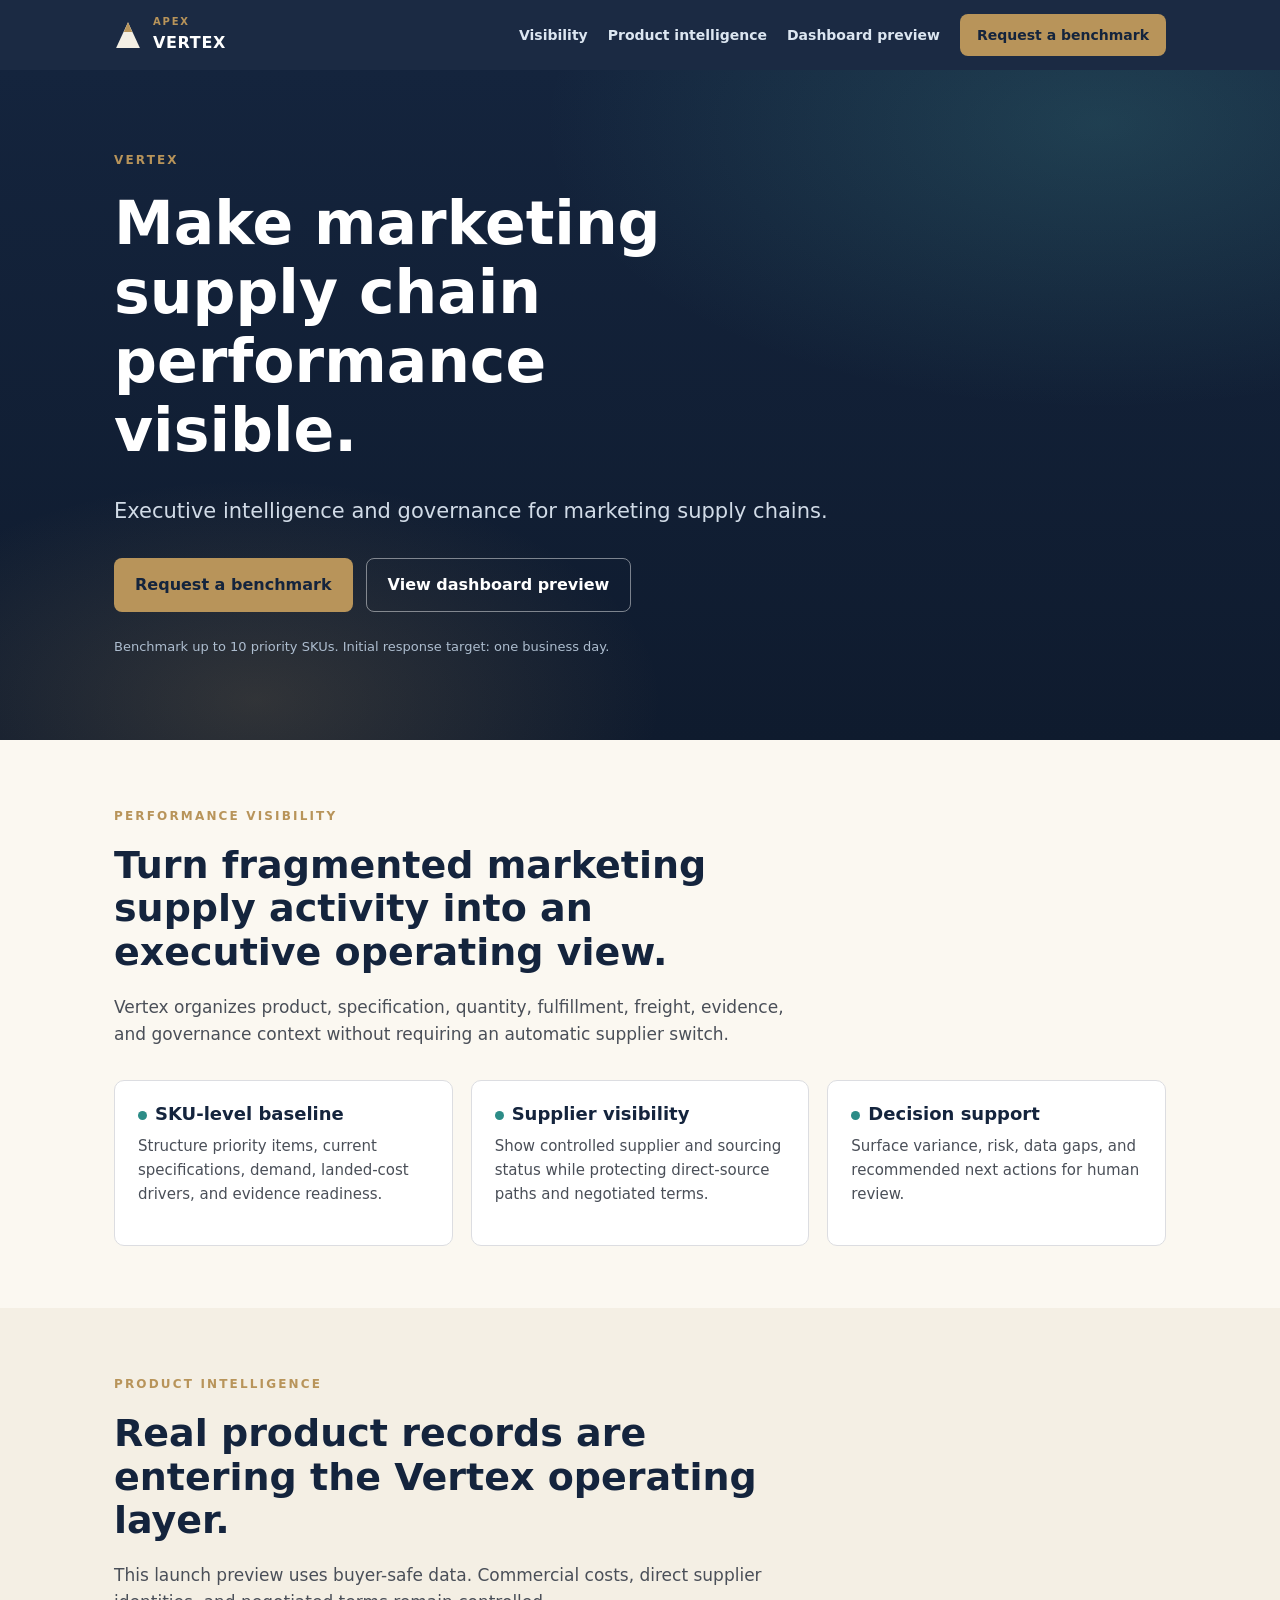
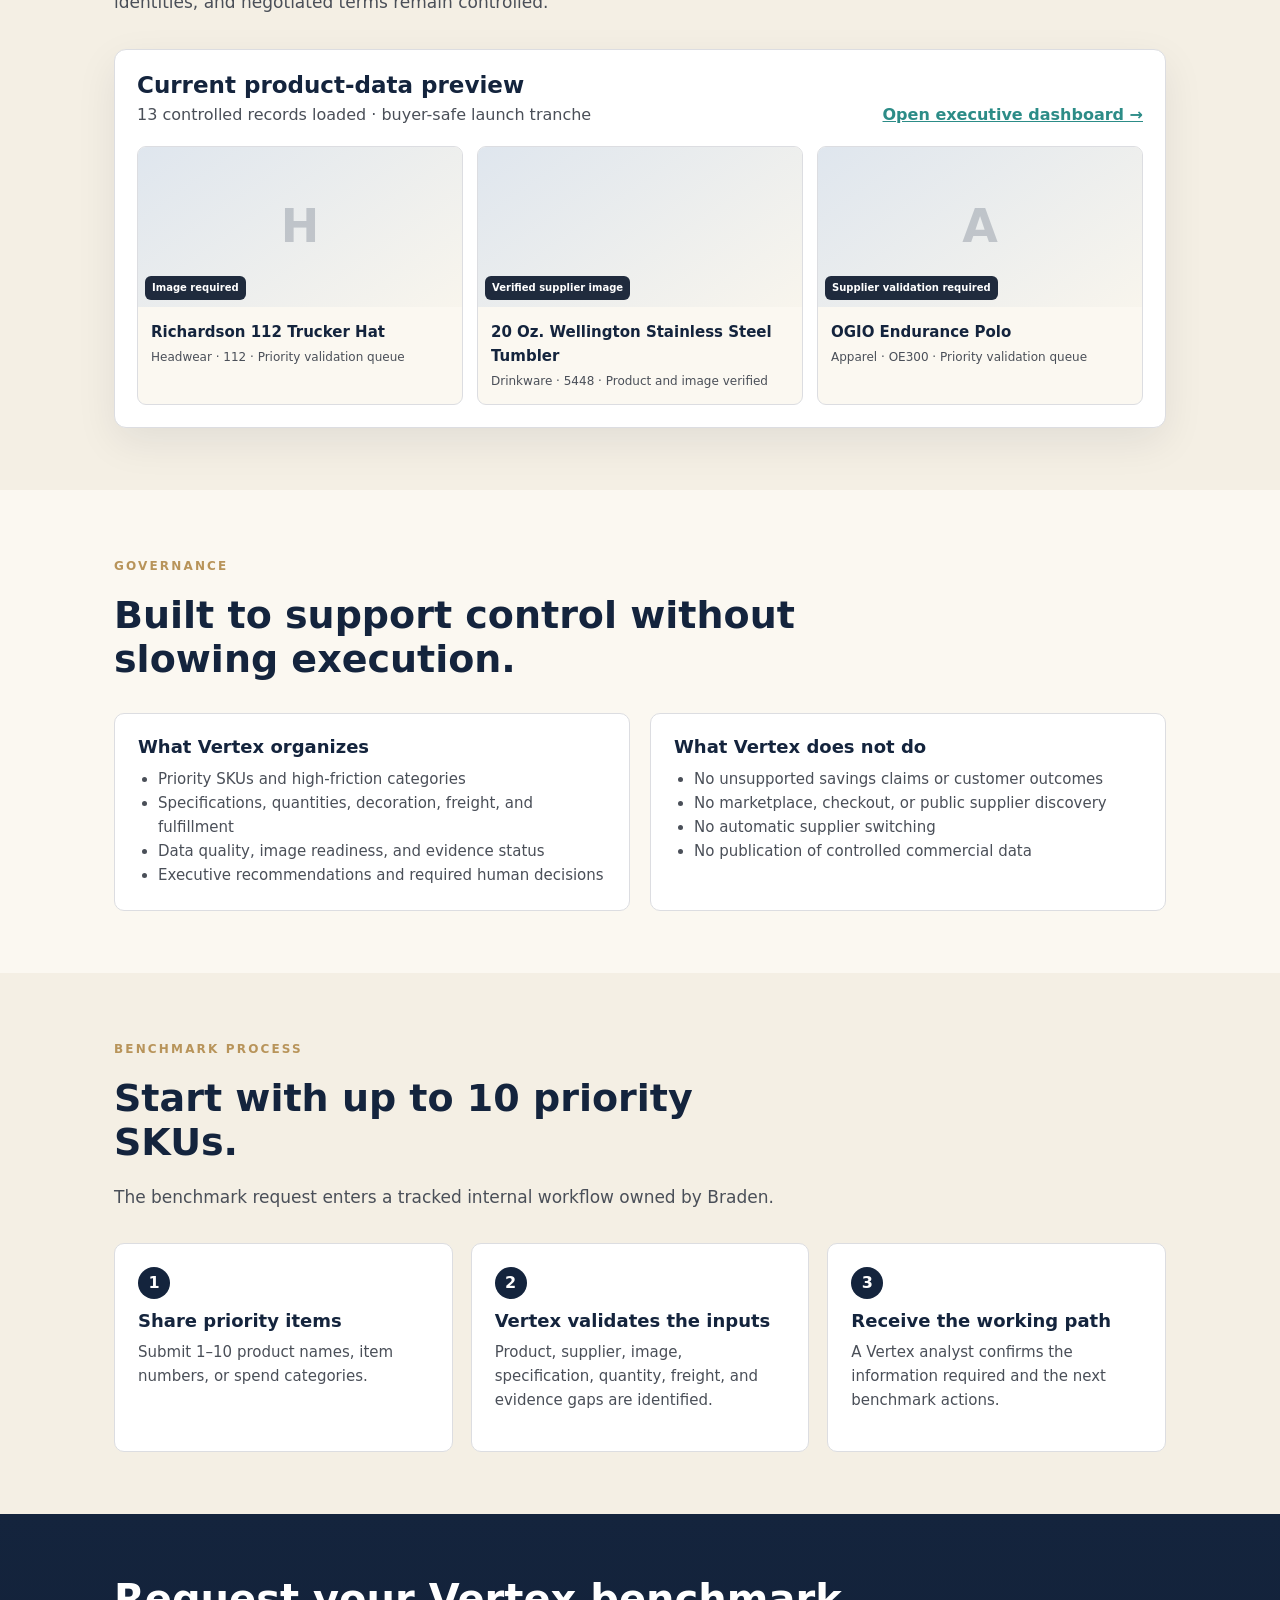
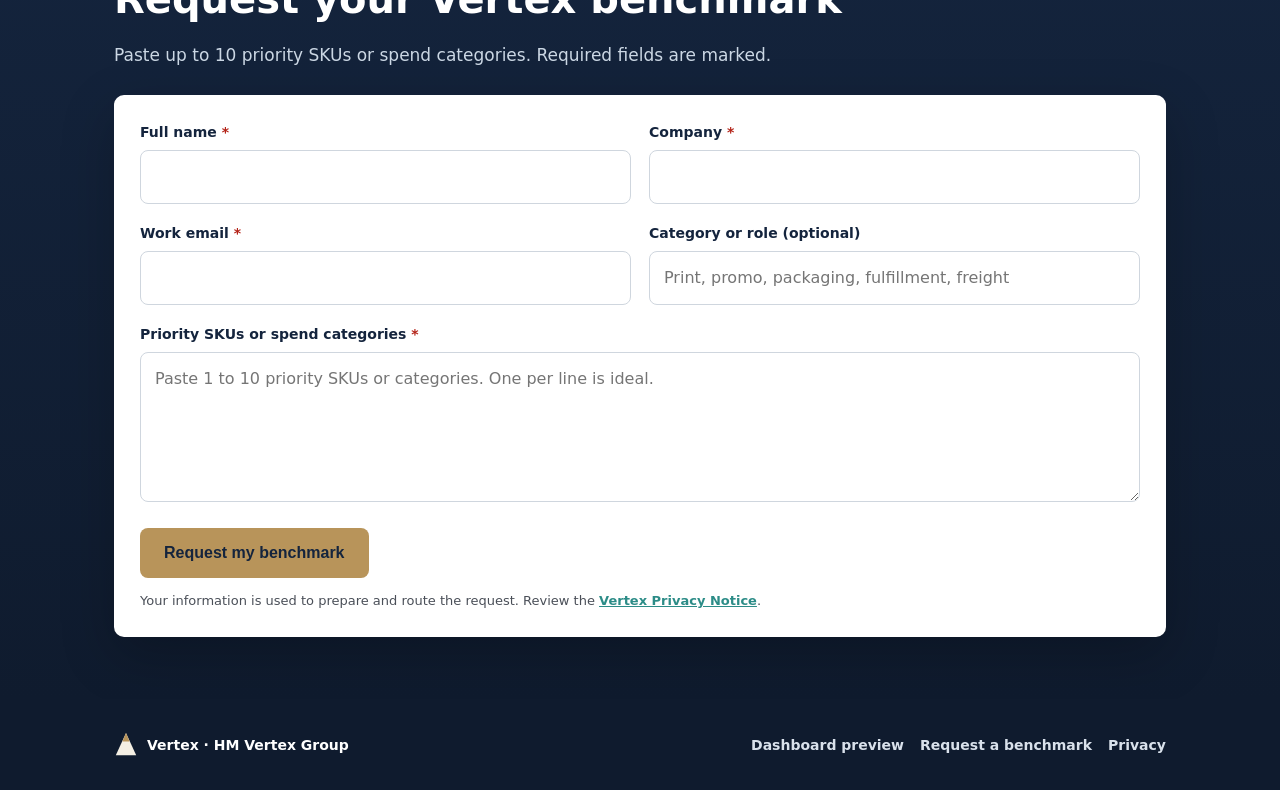
==== commit 31cdda0e: "Integrate product intelligence and dashboard into Vertex launch site" ====
--- a/index.html
+++ b/index.html
@@ -4,7 +4,7 @@
 <meta charset="UTF-8" />
 <meta name="viewport" content="width=device-width, initial-scale=1.0" />
 <title>Vertex | Marketing Supply Chain Performance Visibility</title>
-<meta name="description" content="Vertex makes marketing supply chain performance visible with executive intelligence and governance for marketing supply chains. Request a benchmark for up to 10 priority SKUs." />
+<meta name="description" content="Vertex makes marketing supply chain performance visible with executive intelligence and governance. Request a benchmark for up to 10 priority SKUs." />
 <link rel="canonical" href="https://prismatic-fudge-ba0745.netlify.app/" />
 <meta property="og:title" content="Vertex | Marketing Supply Chain Performance Visibility" />
 <meta property="og:description" content="Executive intelligence and governance for marketing supply chains. Request a benchmark for up to 10 priority SKUs." />
@@ -12,388 +12,34 @@
 <meta property="og:url" content="https://prismatic-fudge-ba0745.netlify.app/" />
 <meta property="og:image" content="https://prismatic-fudge-ba0745.netlify.app/assets/apex-social.png" />
 <meta name="twitter:card" content="summary_large_image" />
-<meta name="twitter:title" content="Vertex | Marketing Supply Chain Performance Visibility" />
-<meta name="twitter:description" content="Executive intelligence and governance for marketing supply chains. Request a benchmark for up to 10 priority SKUs." />
-<meta name="twitter:image" content="https://prismatic-fudge-ba0745.netlify.app/assets/apex-social.png" />
 <link rel="icon" href="/assets/apex.svg" type="image/svg+xml" />
 <link rel="apple-touch-icon" href="/assets/apple-touch-icon.png" />
 <link rel="manifest" href="/site.webmanifest" />
 <link rel="stylesheet" href="/implementation/vertex-launch-assets-v2.css" />
 <style>
-  :root{
-    --navy:#14243d;
-    --navy-2:#0f1b2e;
-    --bronze:#b8945a;
-    --bronze-2:#9a7b45;
-    --cream:#f4efe4;
-    --cream-2:#fbf8f1;
-    --teal:#2c8c87;
-    --teal-2:#57bfb4;
-    --green:#1e6b52;
-    --ink:#26313b;
-    --grey:#4a4f58;
-    --line:#dcdde1;
-    --white:#fff;
-  }
-  *{box-sizing:border-box}
-  html{scroll-behavior:smooth}
-  body{margin:0;font-family:Inter,"Libre Franklin",system-ui,-apple-system,Segoe UI,sans-serif;color:var(--ink);background:var(--cream-2);line-height:1.6;-webkit-font-smoothing:antialiased;overflow-x:hidden}
-  body.no-scroll{overflow:hidden}
-  h1,h2,h3{line-height:1.15;margin:0 0 .5em;color:var(--navy);letter-spacing:0;overflow-wrap:break-word}
-  p{margin:0 0 1rem;overflow-wrap:break-word}
-  a{color:var(--teal)}
-  img{max-width:100%;height:auto}
-  .wrap{max-width:1080px;margin:0 auto;padding:0 24px}
-  .skip{position:absolute;left:-999px;top:0;z-index:100;background:var(--bronze);color:var(--navy);font-weight:800;padding:12px 18px;border-radius:0 0 8px 0;text-decoration:none}
-  .skip:focus{left:0}
-  a:focus-visible,button:focus-visible,input:focus-visible,textarea:focus-visible{outline:3px solid var(--teal-2);outline-offset:3px}
-  header{position:sticky;top:0;z-index:20;background:rgba(20,36,61,.97);backdrop-filter:blur(8px)}
-  .bar{display:flex;align-items:center;justify-content:space-between;gap:16px;padding:14px 24px;max-width:1080px;margin:0 auto}
-  .brand{display:flex;align-items:center;gap:11px;color:#fff;font-weight:800;letter-spacing:.02em;text-decoration:none}
-  .brand img{display:block;width:28px;height:31px;flex:none}
-  .brand small{display:block;font-weight:600;font-size:11px;letter-spacing:.18em;color:var(--bronze);text-transform:uppercase}
-  .brand b{font-size:16px;letter-spacing:.04em}
-  .nav{display:flex;align-items:center;gap:22px}
-  .nav a{color:#dce6f1;text-decoration:none;font-weight:700;font-size:14px}
-  .nav a:hover{color:#fff}
-  .nav-cta{background:var(--bronze);color:var(--navy)!important;font-weight:800;text-decoration:none;padding:10px 18px;border-radius:8px;font-size:14px;white-space:nowrap}
-  .nav-cta:hover{background:var(--teal-2)}
-  .menu-btn{display:none;align-items:center;justify-content:center;width:42px;height:42px;border:1px solid rgba(255,255,255,.25);border-radius:8px;background:transparent;color:#fff}
-  .menu-btn span,.menu-btn span::before,.menu-btn span::after{display:block;width:18px;height:2px;background:currentColor;content:"";position:relative}
-  .menu-btn span::before{position:absolute;top:-6px}
-  .menu-btn span::after{position:absolute;top:6px}
-  .mobile-nav{display:none;position:fixed;inset:64px 16px auto 16px;z-index:25;background:#fff;border:1px solid var(--line);border-radius:8px;box-shadow:0 20px 60px rgba(15,27,46,.24);padding:12px}
-  .mobile-nav a{display:flex;align-items:center;gap:10px;color:var(--navy);text-decoration:none;font-weight:800;padding:14px;border-radius:6px}
-  .mobile-nav img{width:22px;height:24px}
-  .mobile-nav a:hover{background:var(--cream)}
-  .mobile-nav.open{display:block}
-  .hero{color:#eaf0f6;padding:74px 0 82px}
-  .eyebrow{display:inline-block;font-size:12.5px;letter-spacing:.18em;text-transform:uppercase;color:var(--bronze);font-weight:800;margin-bottom:18px}
-  .hero h1{color:#fff;font-size:clamp(34px,5.4vw,58px);max-width:15ch}
-  .hero p.lead{font-size:clamp(17px,2vw,21px);color:#d1dbe7;max-width:58ch;margin:22px 0 32px}
-  .cta-row{display:flex;flex-wrap:wrap;gap:14px}
-  .btn{display:inline-flex;align-items:center;justify-content:center;text-decoration:none;font-weight:800;padding:14px 22px;border-radius:8px;font-size:15px;min-height:48px}
-  .btn.primary{background:var(--bronze);color:var(--navy)}
-  .btn.primary:hover{background:#c9a869}
-  .btn.ghost{border:1.5px solid rgba(255,255,255,.42);color:#fff}
-  .btn.ghost:hover{border-color:var(--bronze);color:var(--bronze)}
-  .trust{margin-top:28px;font-size:13px;color:#adbdcf;letter-spacing:.02em}
-  section{padding:62px 0}
-  .sec-head{max-width:64ch;margin-bottom:34px}
-  .sec-head .eyebrow{color:var(--bronze-2)}
-  .sec-head h2{font-size:clamp(25px,3.2vw,34px)}
-  .sec-head p{color:var(--grey);font-size:17px;margin:.3em 0 0}
-  .grid2{display:grid;grid-template-columns:1fr 1fr;gap:22px}
-  .grid3{display:grid;grid-template-columns:repeat(3,1fr);gap:18px}
-  .card{background:#fff;border:1px solid var(--line);border-radius:8px;padding:24px}
-  .card h3{font-size:18px;display:flex;align-items:center;gap:10px}
-  .dot{width:9px;height:9px;border-radius:50%;background:var(--teal);flex:none}
-  .card p,.card li{color:var(--grey);font-size:15px}
-  .card ul{margin:0;padding-left:0;list-style:none}
-  .card li{padding:9px 0 9px 24px;position:relative;border-top:1px solid #eef0f2}
-  .card li:first-child{border-top:0}
-  .card li::before{content:"";position:absolute;left:4px;top:16px;width:9px;height:9px;border-right:2px solid var(--bronze);border-bottom:2px solid var(--bronze);transform:rotate(45deg)}
-  .band{background:var(--cream)}
-  .step{background:#fff;border:1px solid var(--line);border-radius:8px;padding:22px}
-  .step .n{display:grid;place-items:center;width:32px;height:32px;border-radius:50%;background:var(--navy);color:#fff;font-weight:800;margin-bottom:12px}
-  .step b{display:block;color:var(--navy);font-size:17px;margin-bottom:7px}
-  .step span{color:var(--grey);font-size:15px}
-  .form-section{background:linear-gradient(180deg,var(--navy),var(--navy-2));color:#eaf0f6}
-  .form-section h2{color:#fff;font-size:clamp(26px,3.5vw,38px)}
-  .form-section .sub{color:#cbd7e4;max-width:68ch;font-size:17px}
-  form{margin-top:26px;background:#fff;border-radius:8px;padding:26px;color:var(--ink);box-shadow:0 18px 54px rgba(0,0,0,.22)}
-  .two{display:grid;grid-template-columns:1fr 1fr;gap:18px}
-  .field{margin-bottom:18px}
-  label{display:block;font-weight:800;color:var(--navy);margin-bottom:7px;font-size:14px}
-  input,textarea{width:100%;border:1.5px solid #cfd6de;border-radius:8px;padding:13px 14px;font:inherit;color:var(--ink);background:#fff}
-  textarea{min-height:145px;resize:vertical}
-  input:invalid:not(:focus):not(:placeholder-shown),textarea:invalid:not(:focus):not(:placeholder-shown){border-color:#b42318}
-  .req{color:#b42318}
-  .visually-hidden{position:absolute;width:1px;height:1px;padding:0;margin:-1px;overflow:hidden;clip:rect(0,0,0,0);white-space:nowrap;border:0}
-  .submit{display:inline-flex;align-items:center;justify-content:center;border:0;background:var(--bronze);color:var(--navy);font-weight:900;border-radius:8px;padding:15px 24px;cursor:pointer;font-size:16px;min-height:50px}
-  .submit:hover{background:#c9a869}
-  .submit:disabled{cursor:wait;opacity:.74}
-  .form-note{margin-top:13px;color:var(--grey);font-size:13px}
-  .state{display:none;margin:18px 0 0;border-radius:8px;padding:13px 15px;font-weight:800}
-  .ok{background:#e0f0e8;color:var(--green);border:1px solid #aad4bd}
-  .err{background:#fde8e8;color:#9b1c1c;border:1px solid #f5b5b5}
-  .loading{background:#eef4fb;color:var(--navy);border:1px solid #c4d6ea}
-  footer{background:var(--navy-2);color:#d9e1eb;padding:34px 0;font-size:14px}
-  footer .wrap{display:flex;justify-content:space-between;gap:22px;align-items:center}
-  .footer-brand{display:flex;align-items:center;gap:10px;font-weight:900;color:#fff}
-  .footer-brand img{width:24px;height:27px}
-  footer a{color:#d9e1eb;text-decoration:none;font-weight:800}
-  footer a:hover{color:#fff}
-  @media (prefers-reduced-motion: reduce){
-    html{scroll-behavior:auto}
-    *,*::before,*::after{animation-duration:.01ms!important;animation-iteration-count:1!important;transition-duration:.01ms!important}
-  }
-  @media (max-width:860px){
-    .nav{display:none}
-    .menu-btn{display:flex}
-    .grid2,.grid3{grid-template-columns:1fr}
-    .hero{padding:58px 0 64px}
-  }
-  @media (max-width:640px){
-    .wrap{padding:0 18px}
-    .bar{padding:12px 18px}
-    .brand small{display:none}
-    .brand b{font-size:15px}
-    .hero h1{font-size:clamp(30px,9vw,38px);max-width:11ch}
-    .hero p.lead{font-size:16px;max-width:32ch}
-    .sec-head h2{font-size:26px;max-width:18ch}
-    .sec-head p{max-width:34ch}
-    .trust{font-size:12px;max-width:34ch}
-    .cta-row{display:grid;grid-template-columns:1fr}
-    .btn{width:100%}
-    .cta-row,.grid2,.grid3,form{max-width:354px}
-    section{padding:48px 0}
-    form{padding:20px}
-    .two{grid-template-columns:1fr;gap:0}
-    footer .wrap{display:grid}
-  }
+:root{--navy:#14243d;--navy2:#0f1b2e;--bronze:#b8945a;--bronze2:#9a7b45;--cream:#f4efe4;--cream2:#fbf8f1;--teal:#2c8c87;--teal2:#57bfb4;--green:#1e6b52;--red:#b42318;--ink:#26313b;--grey:#4a4f58;--line:#dcdde1;--white:#fff}
+*{box-sizing:border-box}html{scroll-behavior:smooth}body{margin:0;font-family:Inter,"Libre Franklin",system-ui,-apple-system,Segoe UI,sans-serif;color:var(--ink);background:var(--cream2);line-height:1.6;-webkit-font-smoothing:antialiased;overflow-x:hidden}h1,h2,h3{line-height:1.15;margin:0 0 .5em;color:var(--navy);overflow-wrap:break-word}p{margin:0 0 1rem;overflow-wrap:break-word}a{color:var(--teal)}img{max-width:100%;height:auto}.wrap{max-width:1100px;margin:0 auto;padding:0 24px}.skip{position:absolute;left:-999px;top:0;z-index:100;background:var(--bronze);color:var(--navy);font-weight:900;padding:12px 18px;text-decoration:none}.skip:focus{left:0}a:focus-visible,button:focus-visible,input:focus-visible,textarea:focus-visible{outline:3px solid var(--teal2);outline-offset:3px}header{position:sticky;top:0;z-index:30;background:rgba(20,36,61,.97);backdrop-filter:blur(8px)}.bar{display:flex;align-items:center;justify-content:space-between;gap:16px;padding:14px 24px;max-width:1100px;margin:0 auto}.brand{display:flex;align-items:center;gap:11px;color:#fff;font-weight:900;letter-spacing:.04em;text-decoration:none}.brand img{width:28px;height:31px}.brand small{display:block;color:var(--bronze);font-size:10px;letter-spacing:.18em}.brand b{display:block;font-size:16px}.nav{display:flex;align-items:center;gap:20px}.nav a{color:#dce6f1;text-decoration:none;font-weight:800;font-size:14px}.nav a:hover{color:#fff}.nav-cta{background:var(--bronze);color:var(--navy)!important;padding:10px 17px;border-radius:8px}.menu{display:none;width:42px;height:42px;border:1px solid rgba(255,255,255,.28);border-radius:8px;background:transparent;color:#fff;font-weight:900}.mobile-nav{display:none;position:fixed;z-index:35;inset:66px 16px auto;background:#fff;border:1px solid var(--line);border-radius:10px;padding:10px;box-shadow:0 20px 60px rgba(15,27,46,.25)}.mobile-nav.open{display:block}.mobile-nav a{display:block;color:var(--navy);font-weight:900;text-decoration:none;padding:13px;border-radius:7px}.mobile-nav a:hover{background:var(--cream)}.hero{color:#eaf0f6;padding:76px 0 82px}.eyebrow{display:inline-block;font-size:12px;letter-spacing:.18em;text-transform:uppercase;color:var(--bronze);font-weight:900;margin-bottom:18px}.hero h1{color:#fff;font-size:clamp(36px,5.6vw,60px);max-width:15ch}.hero .lead{font-size:clamp(17px,2vw,21px);color:#d1dbe7;max-width:58ch;margin:22px 0 30px}.cta-row{display:flex;gap:13px;flex-wrap:wrap}.btn{display:inline-flex;align-items:center;justify-content:center;min-height:48px;padding:13px 21px;border-radius:8px;text-decoration:none;font-weight:900}.btn.primary{background:var(--bronze);color:var(--navy)}.btn.secondary{border:1.5px solid rgba(255,255,255,.45);color:#fff}.trust{margin-top:25px;color:#adbdcf;font-size:13px}section{padding:62px 0}.band{background:var(--cream)}.sec-head{max-width:68ch;margin-bottom:32px}.sec-head h2{font-size:clamp(27px,3.5vw,38px)}.sec-head p{color:var(--grey);font-size:17px}.grid3{display:grid;grid-template-columns:repeat(3,1fr);gap:18px}.grid2{display:grid;grid-template-columns:repeat(2,1fr);gap:20px}.card{background:#fff;border:1px solid var(--line);border-radius:10px;padding:23px}.card h3{font-size:18px}.card p,.card li{color:var(--grey);font-size:15px}.card ul{margin:0;padding-left:20px}.dot{display:inline-block;width:9px;height:9px;border-radius:50%;background:var(--teal);margin-right:8px}.preview-shell{background:#fff;border:1px solid var(--line);border-radius:12px;padding:22px;box-shadow:0 14px 40px rgba(15,27,46,.08)}.preview-head{display:flex;align-items:end;justify-content:space-between;gap:20px;margin-bottom:18px}.preview-head h3{font-size:23px;margin:0}.preview-head p{margin:4px 0 0;color:var(--grey)}.product-grid{display:grid;grid-template-columns:repeat(3,1fr);gap:14px}.product{border:1px solid var(--line);border-radius:9px;overflow:hidden;background:var(--cream2)}.product-media{height:160px;background:linear-gradient(145deg,#dfe6ee,#f8f5ed);display:grid;place-items:center;position:relative}.product-media img{width:100%;height:100%;object-fit:contain;background:#fff}.placeholder{font-size:46px;font-weight:900;color:var(--navy);opacity:.2}.image-state{position:absolute;left:7px;bottom:7px;background:rgba(15,27,46,.92);color:#fff;border-radius:6px;padding:4px 7px;font-size:10px;font-weight:900}.product-body{padding:13px}.product h4{margin:0 0 4px;color:var(--navy);font-size:15px}.product-meta{font-size:12px;color:var(--grey)}.preview-link{white-space:nowrap;font-weight:900}.steps .card{position:relative}.step-number{display:grid;place-items:center;width:32px;height:32px;border-radius:50%;background:var(--navy);color:#fff;font-weight:900;margin-bottom:12px}.form-section{background:linear-gradient(180deg,var(--navy),var(--navy2));color:#eaf0f6}.form-section h2{color:#fff;font-size:clamp(28px,3.7vw,40px)}.form-section .sub{color:#cbd7e4;max-width:68ch;font-size:17px}.state{display:none;margin:18px 0 0;border-radius:8px;padding:13px 15px;font-weight:900}.ok{background:#e0f0e8;color:var(--green);border:1px solid #aad4bd}.err{background:#fde8e8;color:#9b1c1c;border:1px solid #f5b5b5}.loading{background:#eef4fb;color:var(--navy);border:1px solid #c4d6ea}form{margin-top:25px;background:#fff;border-radius:10px;padding:26px;color:var(--ink);box-shadow:0 18px 54px rgba(0,0,0,.22)}.two{display:grid;grid-template-columns:1fr 1fr;gap:18px}.field{margin-bottom:18px}label{display:block;font-weight:900;color:var(--navy);margin-bottom:7px;font-size:14px}input,textarea{width:100%;border:1.5px solid #cfd6de;border-radius:8px;padding:13px 14px;font:inherit;color:var(--ink);background:#fff}textarea{min-height:150px;resize:vertical}.req{color:var(--red)}.visually-hidden{position:absolute;width:1px;height:1px;padding:0;margin:-1px;overflow:hidden;clip:rect(0,0,0,0);white-space:nowrap;border:0}.submit{display:inline-flex;align-items:center;justify-content:center;border:0;background:var(--bronze);color:var(--navy);font-weight:900;border-radius:8px;padding:15px 24px;cursor:pointer;font-size:16px;min-height:50px}.submit:disabled{cursor:wait;opacity:.72}.form-note{margin-top:13px;color:var(--grey);font-size:13px}.form-note a{font-weight:900}footer{background:var(--navy2);color:#d9e1eb;padding:32px 0;font-size:14px}footer .wrap{display:flex;justify-content:space-between;align-items:center;gap:18px}.footer-brand{display:flex;align-items:center;gap:9px;color:#fff;font-weight:900}.footer-brand img{width:24px;height:27px}.footer-links{display:flex;gap:16px;flex-wrap:wrap}.footer-links a{color:#d9e1eb;text-decoration:none;font-weight:800}@media(prefers-reduced-motion:reduce){html{scroll-behavior:auto}*,*::before,*::after{animation-duration:.01ms!important;transition-duration:.01ms!important}}@media(max-width:860px){.nav{display:none}.menu{display:block}.grid3,.grid2,.product-grid{grid-template-columns:1fr}.hero{padding:60px 0 66px}.preview-head{display:block}.preview-link{display:inline-block;margin-top:10px}.product-grid{max-width:430px}}@media(max-width:640px){.wrap{padding:0 18px}.bar{padding:12px 18px}.brand small{display:none}.hero h1{font-size:clamp(32px,10vw,42px)}.cta-row{display:grid}.btn{width:100%}.two{grid-template-columns:1fr;gap:0}form{padding:20px}footer .wrap{display:grid}.product-grid{max-width:100%}}
 </style>
 </head>
 <body>
 <a class="skip" href="#main">Skip to content</a>
-<header>
-  <div class="bar">
-    <a class="brand" href="/" aria-label="Vertex home">
-      <img src="/assets/apex-dark.svg" alt="" width="28" height="31" />
-      <span><small>Apex</small><b>VERTEX</b></span>
-    </a>
-    <nav class="nav" aria-label="Primary">
-      <a href="#visibility">Visibility</a>
-      <a href="#governance">Governance</a>
-      <a class="nav-cta" href="#benchmark">Request a benchmark</a>
-    </nav>
-    <button class="menu-btn" type="button" aria-expanded="false" aria-controls="mobileNav" aria-label="Open navigation"><span aria-hidden="true"></span></button>
-  </div>
-  <nav class="mobile-nav" id="mobileNav" aria-label="Mobile navigation">
-    <a href="/"><img src="/assets/apex.svg" alt="" /> Vertex home</a>
-    <a href="#visibility">Visibility</a>
-    <a href="#governance">Governance</a>
-    <a href="#benchmark">Request a benchmark</a>
-  </nav>
-</header>
-
+<header><div class="bar"><a class="brand" href="/" aria-label="Vertex home"><img src="/assets/apex-dark.svg" alt="" /><span><small>APEX</small><b>VERTEX</b></span></a><nav class="nav" aria-label="Primary"><a href="#visibility">Visibility</a><a href="#intelligence">Product intelligence</a><a href="/dashboard.html">Dashboard preview</a><a class="nav-cta" href="#benchmark">Request a benchmark</a></nav><button class="menu" type="button" aria-expanded="false" aria-controls="mobileNav" aria-label="Open navigation">Menu</button></div><nav class="mobile-nav" id="mobileNav" aria-label="Mobile navigation"><a href="#visibility">Visibility</a><a href="#intelligence">Product intelligence</a><a href="/dashboard.html">Dashboard preview</a><a href="#benchmark">Request a benchmark</a><a href="/privacy.html">Privacy</a></nav></header>
 <main id="main">
-  <section class="hero vertex-hero-bg">
-    <div class="wrap">
-      <span class="eyebrow">Vertex</span>
-      <h1>Make marketing supply chain performance visible.</h1>
-      <p class="lead">Executive intelligence and governance for marketing supply chains.</p>
-      <div class="cta-row">
-        <a class="btn primary" href="#benchmark">Request a benchmark</a>
-        <a class="btn ghost" href="#visibility">See what Vertex covers</a>
-      </div>
-      <div class="trust">Benchmark up to 10 priority SKUs. Response target: one business day.</div>
-    </div>
-  </section>
-
-  <section id="visibility">
-    <div class="wrap">
-      <div class="sec-head">
-        <span class="eyebrow">Performance visibility</span>
-        <h2>Vertex turns fragmented marketing supply activity into an executive view.</h2>
-        <p>Prospective buyers can start with a focused benchmark across priority SKUs or spend categories before any broader operating decision.</p>
-      </div>
-      <div class="grid3">
-        <article class="card">
-          <h3><span class="dot"></span>SKU-level baseline</h3>
-          <p>Compare priority items, specifications, quantities, and landed-cost drivers in one structured intake.</p>
-        </article>
-        <article class="card">
-          <h3><span class="dot"></span>Supplier governance view</h3>
-          <p>Bring print, promo, packaging, fulfillment, and freight activity into a governance-ready operating picture.</p>
-        </article>
-        <article class="card">
-          <h3><span class="dot"></span>Decision support</h3>
-          <p>Equip leadership with benchmark context, variance signals, and next-step recommendations without requiring a supplier switch.</p>
-        </article>
-      </div>
-    </div>
-  </section>
-
-  <section class="band" id="governance">
-    <div class="wrap">
-      <div class="sec-head">
-        <span class="eyebrow">Executive governance</span>
-        <h2>Built for marketing supply chains that need control without slowing execution.</h2>
-        <p>Vertex is the public brand for benchmark intake, visibility, and governance conversations.</p>
-      </div>
-      <div class="grid2">
-        <article class="card">
-          <h3><span class="dot"></span>What Vertex organizes</h3>
-          <ul>
-            <li>Priority SKUs and high-friction spend categories</li>
-            <li>Specification, quantity, fulfillment, and freight context</li>
-            <li>Current process constraints and governance gaps</li>
-            <li>Executive-ready benchmark follow-up</li>
-          </ul>
-        </article>
-        <article class="card">
-          <h3><span class="dot"></span>What Vertex does not claim</h3>
-          <ul>
-            <li>No unsupported savings figures</li>
-            <li>No public customer outcome claims</li>
-            <li>No marketplace, checkout, or payment flow</li>
-            <li>No automatic supplier switching</li>
-          </ul>
-        </article>
-      </div>
-    </div>
-  </section>
-
-  <section>
-    <div class="wrap">
-      <div class="sec-head">
-        <span class="eyebrow">Benchmark request</span>
-        <h2>Start with up to 10 priority SKUs.</h2>
-        <p>The form is the only public contact method. A Vertex analyst follows up within one business day.</p>
-      </div>
-      <div class="grid3">
-        <div class="step"><div class="n">1</div><b>Share priority SKUs</b><span>Paste 1 to 10 item names, item numbers, or spend categories.</span></div>
-        <div class="step"><div class="n">2</div><b>Vertex reviews context</b><span>We review the details and confirm what is needed for a useful benchmark.</span></div>
-        <div class="step"><div class="n">3</div><b>You get next steps</b><span>The follow-up explains the benchmark path and the information required to proceed.</span></div>
-      </div>
-    </div>
-  </section>
-
-  <section class="form-section" id="benchmark">
-    <div class="wrap">
-      <h2>Request your Vertex benchmark</h2>
-      <p class="sub">Paste up to 10 priority SKUs or spend categories. Required fields are marked.</p>
-      <div class="state ok" id="ok" role="status" aria-live="polite" tabindex="-1">Request received. A Vertex analyst will follow up within one business day.</div>
-      <div class="state err" id="err" role="alert" tabindex="-1">That did not send. Please check your connection and try again. Your details are still here.</div>
-      <div class="state loading" id="loading" role="status" aria-live="polite">Submitting your benchmark request...</div>
-      <form id="benchmarkForm" novalidate aria-describedby="form-note">
-        <div class="two">
-          <div class="field"><label for="f-name">Full name <span class="req" aria-hidden="true">*</span></label><input id="f-name" name="name" type="text" required autocomplete="name" aria-required="true" /></div>
-          <div class="field"><label for="f-company">Company <span class="req" aria-hidden="true">*</span></label><input id="f-company" name="company" type="text" required autocomplete="organization" aria-required="true" /></div>
-        </div>
-        <div class="two">
-          <div class="field"><label for="f-email">Work email <span class="req" aria-hidden="true">*</span></label><input id="f-email" name="email" type="email" required autocomplete="email" aria-required="true" /></div>
-          <div class="field"><label for="f-category">Category / role (optional)</label><input id="f-category" name="category" type="text" placeholder="Print, promo, kitting, fulfillment, freight" /></div>
-        </div>
-        <div class="field"><label for="f-skus">Priority SKUs or spend categories <span class="req" aria-hidden="true">*</span></label><textarea id="f-skus" name="skus" required aria-required="true" placeholder="Paste 1 to 10 priority SKUs or categories. One per line is ideal."></textarea></div>
-        <div class="field visually-hidden" aria-hidden="true"><label for="website">Website</label><input id="website" name="website" type="text" tabindex="-1" autocomplete="off" /></div>
-        <button class="submit" type="submit" id="submitBtn">Request my benchmark</button>
-        <div class="form-note" id="form-note">Your information is used only to prepare and route the benchmark request.</div>
-      </form>
-    </div>
-  </section>
+<section class="hero vertex-hero-bg"><div class="wrap"><span class="eyebrow">Vertex</span><h1>Make marketing supply chain performance visible.</h1><p class="lead">Executive intelligence and governance for marketing supply chains.</p><div class="cta-row"><a class="btn primary" href="#benchmark">Request a benchmark</a><a class="btn secondary" href="/dashboard.html">View dashboard preview</a></div><div class="trust">Benchmark up to 10 priority SKUs. Initial response target: one business day.</div></div></section>
+<section id="visibility"><div class="wrap"><div class="sec-head"><span class="eyebrow">Performance visibility</span><h2>Turn fragmented marketing supply activity into an executive operating view.</h2><p>Vertex organizes product, specification, quantity, fulfillment, freight, evidence, and governance context without requiring an automatic supplier switch.</p></div><div class="grid3"><article class="card"><h3><span class="dot"></span>SKU-level baseline</h3><p>Structure priority items, current specifications, demand, landed-cost drivers, and evidence readiness.</p></article><article class="card"><h3><span class="dot"></span>Supplier visibility</h3><p>Show controlled supplier and sourcing status while protecting direct-source paths and negotiated terms.</p></article><article class="card"><h3><span class="dot"></span>Decision support</h3><p>Surface variance, risk, data gaps, and recommended next actions for human review.</p></article></div></div></section>
+<section class="band" id="intelligence"><div class="wrap"><div class="sec-head"><span class="eyebrow">Product intelligence</span><h2>Real product records are entering the Vertex operating layer.</h2><p>This launch preview uses buyer-safe data. Commercial costs, direct supplier identities, and negotiated terms remain controlled.</p></div><div class="preview-shell"><div class="preview-head"><div><h3>Current product-data preview</h3><p id="previewStatus">Loading controlled product records…</p></div><a class="preview-link" href="/dashboard.html">Open executive dashboard →</a></div><div class="product-grid" id="productPreview"><div class="card">Loading product intelligence…</div></div></div></div></section>
+<section><div class="wrap"><div class="sec-head"><span class="eyebrow">Governance</span><h2>Built to support control without slowing execution.</h2></div><div class="grid2"><article class="card"><h3>What Vertex organizes</h3><ul><li>Priority SKUs and high-friction categories</li><li>Specifications, quantities, decoration, freight, and fulfillment</li><li>Data quality, image readiness, and evidence status</li><li>Executive recommendations and required human decisions</li></ul></article><article class="card"><h3>What Vertex does not do</h3><ul><li>No unsupported savings claims or customer outcomes</li><li>No marketplace, checkout, or public supplier discovery</li><li>No automatic supplier switching</li><li>No publication of controlled commercial data</li></ul></article></div></div></section>
+<section class="band steps"><div class="wrap"><div class="sec-head"><span class="eyebrow">Benchmark process</span><h2>Start with up to 10 priority SKUs.</h2><p>The benchmark request enters a tracked internal workflow owned by Braden.</p></div><div class="grid3"><article class="card"><div class="step-number">1</div><h3>Share priority items</h3><p>Submit 1–10 product names, item numbers, or spend categories.</p></article><article class="card"><div class="step-number">2</div><h3>Vertex validates the inputs</h3><p>Product, supplier, image, specification, quantity, freight, and evidence gaps are identified.</p></article><article class="card"><div class="step-number">3</div><h3>Receive the working path</h3><p>A Vertex analyst confirms the information required and the next benchmark actions.</p></article></div></div></section>
+<section class="form-section" id="benchmark"><div class="wrap"><h2>Request your Vertex benchmark</h2><p class="sub">Paste up to 10 priority SKUs or spend categories. Required fields are marked.</p><div class="state ok" id="ok" role="status" aria-live="polite" tabindex="-1">Request received. A Vertex analyst will follow up within one business day.</div><div class="state err" id="err" role="alert" tabindex="-1">That did not send. Check your connection and try again. Your details are still here.</div><div class="state loading" id="loading" role="status" aria-live="polite">Submitting your benchmark request…</div><form id="benchmarkForm" novalidate aria-describedby="form-note"><div class="two"><div class="field"><label for="f-name">Full name <span class="req" aria-hidden="true">*</span></label><input id="f-name" name="name" type="text" required autocomplete="name" aria-required="true" /></div><div class="field"><label for="f-company">Company <span class="req" aria-hidden="true">*</span></label><input id="f-company" name="company" type="text" required autocomplete="organization" aria-required="true" /></div></div><div class="two"><div class="field"><label for="f-email">Work email <span class="req" aria-hidden="true">*</span></label><input id="f-email" name="email" type="email" required autocomplete="email" aria-required="true" /></div><div class="field"><label for="f-category">Category or role (optional)</label><input id="f-category" name="category" type="text" placeholder="Print, promo, packaging, fulfillment, freight" /></div></div><div class="field"><label for="f-skus">Priority SKUs or spend categories <span class="req" aria-hidden="true">*</span></label><textarea id="f-skus" name="skus" required aria-required="true" placeholder="Paste 1 to 10 priority SKUs or categories. One per line is ideal."></textarea></div><div class="field visually-hidden" aria-hidden="true"><label for="website">Website</label><input id="website" name="website" type="text" tabindex="-1" autocomplete="off" /></div><button class="submit" type="submit" id="submitBtn">Request my benchmark</button><div class="form-note" id="form-note">Your information is used to prepare and route the request. Review the <a href="/privacy.html">Vertex Privacy Notice</a>.</div></form></div></section>
 </main>
-
-<footer>
-  <div class="wrap">
-    <div class="footer-brand"><img src="/assets/apex-dark.svg" alt="" width="24" height="27" /> <span>Vertex</span></div>
-    <a href="#benchmark">Request a benchmark</a>
-  </div>
-</footer>
-
+<footer><div class="wrap"><div class="footer-brand"><img src="/assets/apex-dark.svg" alt="" /><span>Vertex · HM Vertex Group</span></div><div class="footer-links"><a href="/dashboard.html">Dashboard preview</a><a href="#benchmark">Request a benchmark</a><a href="/privacy.html">Privacy</a></div></div></footer>
 <script>
-const VERTEX_INTAKE_KEY = "d1ced289-a64f-47aa-91f5-ceaa254ee98f";
-const LEAD_DESTINATION = "braden@allyouneedpromos.com";
-const menuBtn = document.querySelector(".menu-btn");
-const mobileNav = document.getElementById("mobileNav");
-const form = document.getElementById("benchmarkForm");
-const ok = document.getElementById("ok");
-const err = document.getElementById("err");
-const loading = document.getElementById("loading");
-const btn = document.getElementById("submitBtn");
-const skus = document.getElementById("f-skus");
-
-menuBtn.addEventListener("click", () => {
-  const open = !mobileNav.classList.contains("open");
-  mobileNav.classList.toggle("open", open);
-  menuBtn.setAttribute("aria-expanded", String(open));
-});
-
-mobileNav.addEventListener("click", (event) => {
-  if (event.target.closest("a")) {
-    mobileNav.classList.remove("open");
-    menuBtn.setAttribute("aria-expanded", "false");
-  }
-});
-
-function skuItems(value) {
-  return value.split(/\r?\n|,/).map((item) => item.trim()).filter(Boolean);
-}
-
-function setFieldError(field, message) {
-  field.setCustomValidity(message);
-  field.setAttribute("aria-invalid", message ? "true" : "false");
-}
-
-function validateSkuCount() {
-  const count = skuItems(skus.value).length;
-  const valid = count >= 1 && count <= 10;
-  setFieldError(skus, valid ? "" : "Enter between 1 and 10 priority SKUs or categories.");
-  return valid;
-}
-
-skus.addEventListener("input", validateSkuCount);
-
-form.addEventListener("submit", async (event) => {
-  event.preventDefault();
-  ok.style.display = "none";
-  err.style.display = "none";
-  loading.style.display = "none";
-  validateSkuCount();
-  if (!form.checkValidity()) {
-    form.reportValidity();
-    return;
-  }
-
-  const details = Object.fromEntries(new FormData(form).entries());
-  if (String(details.website || "").trim()) return;
-
-  form.setAttribute("aria-busy", "true");
-  btn.disabled = true;
-  btn.textContent = "Submitting request...";
-  loading.style.display = "block";
-
-  const message =
-    "NEW VERTEX BENCHMARK REQUEST\n\n" +
-    "Name: " + details.name +
-    "\nCompany: " + details.company +
-    "\nEmail: " + details.email +
-    "\nCategory/role: " + (details.category || "-") +
-    "\n\n--- Priority SKUs / categories provided ---\n" + details.skus +
-    "\n\nLead destination: " + LEAD_DESTINATION +
-    "\nResponse target: one business day" +
-    "\nSubmitted: " + new Date().toLocaleString();
-
-  try {
-    const response = await fetch("https://api.web3forms.com/submit", {
-      method: "POST",
-      headers: { "Content-Type": "application/json", "Accept": "application/json" },
-      body: JSON.stringify({
-        access_key: VERTEX_INTAKE_KEY,
-        subject: "Vertex benchmark request - " + details.company,
-        from_name: "Vertex Benchmark Intake",
-        email: LEAD_DESTINATION,
-        replyto: details.email,
-        message
-      })
-    });
-    const result = await response.json();
-    if (!result.success) throw new Error("submit failed");
-    loading.style.display = "none";
-    ok.style.display = "block";
-    ok.focus();
-    form.reset();
-  } catch (_) {
-    loading.style.display = "none";
-    err.style.display = "block";
-    err.focus();
-  } finally {
-    form.setAttribute("aria-busy", "false");
-    btn.disabled = false;
-    btn.textContent = "Request my benchmark";
-  }
-});
+const VERTEX_INTAKE_KEY="d1ced289-a64f-47aa-91f5-ceaa254ee98f",LEAD_DESTINATION="braden@allyouneedpromos.com";const menu=document.querySelector('.menu'),mobileNav=document.getElementById('mobileNav'),form=document.getElementById('benchmarkForm'),ok=document.getElementById('ok'),err=document.getElementById('err'),loading=document.getElementById('loading'),btn=document.getElementById('submitBtn'),skus=document.getElementById('f-skus');
+menu.addEventListener('click',()=>{const open=!mobileNav.classList.contains('open');mobileNav.classList.toggle('open',open);menu.setAttribute('aria-expanded',String(open))});mobileNav.addEventListener('click',e=>{if(e.target.closest('a')){mobileNav.classList.remove('open');menu.setAttribute('aria-expanded','false')}});
+const esc=v=>String(v??'').replace(/[&<>"']/g,m=>({'&':'&amp;','<':'&lt;','>':'&gt;','"':'&quot;',"'":'&#039;'}[m]));
+async function loadPreview(){try{const response=await fetch('/data/products.json',{cache:'no-store'});if(!response.ok)throw new Error();const data=await response.json(),products=(data.products||[]).slice().sort((a,b)=>a.priority-b.priority).slice(0,3);document.getElementById('previewStatus').textContent=`${data.products.length} controlled records loaded · ${data.data_status}`;document.getElementById('productPreview').innerHTML=products.map(p=>{const image=p.image_url?`<img src="${esc(p.image_url)}" alt="${esc(p.name)} product image" loading="lazy" referrerpolicy="no-referrer" onerror="this.remove();this.parentElement.querySelector('.placeholder').hidden=false">`:'';return `<article class="product"><div class="product-media">${image}<div class="placeholder" ${p.image_url?'hidden':''}>${esc(p.category[0])}</div><span class="image-state">${esc(p.image_status)}</span></div><div class="product-body"><h4>${esc(p.name)}</h4><div class="product-meta">${esc(p.category)} · ${esc(p.style)} · ${esc(p.record_status)}</div></div></article>`}).join('')}catch(e){document.getElementById('previewStatus').textContent='Product preview is temporarily unavailable.';document.getElementById('productPreview').innerHTML='<div class="card">The controlled dataset could not be loaded.</div>'}}loadPreview();
+function skuItems(v){return v.split(/\r?\n|,/).map(i=>i.trim()).filter(Boolean)}function validateSkuCount(){const valid=skuItems(skus.value).length>=1&&skuItems(skus.value).length<=10;skus.setCustomValidity(valid?'':'Enter between 1 and 10 priority SKUs or categories.');skus.setAttribute('aria-invalid',valid?'false':'true');return valid}skus.addEventListener('input',validateSkuCount);
+form.addEventListener('submit',async event=>{event.preventDefault();ok.style.display=err.style.display=loading.style.display='none';validateSkuCount();if(!form.checkValidity()){form.reportValidity();return}const details=Object.fromEntries(new FormData(form).entries());if(String(details.website||'').trim())return;form.setAttribute('aria-busy','true');btn.disabled=true;btn.textContent='Submitting request…';loading.style.display='block';const message=`NEW VERTEX BENCHMARK REQUEST\n\nName: ${details.name}\nCompany: ${details.company}\nEmail: ${details.email}\nCategory/role: ${details.category||'-'}\n\n--- Priority SKUs / categories provided ---\n${details.skus}\n\nLead owner: Braden\nResponse target: one business day\nSubmitted: ${new Date().toLocaleString()}`;try{const response=await fetch('https://api.web3forms.com/submit',{method:'POST',headers:{'Content-Type':'application/json','Accept':'application/json'},body:JSON.stringify({access_key:VERTEX_INTAKE_KEY,subject:`Vertex benchmark request - ${details.company}`,from_name:'Vertex Benchmark Intake',email:LEAD_DESTINATION,replyto:details.email,message})});const result=await response.json();if(!result.success)throw new Error();loading.style.display='none';ok.style.display='block';ok.focus();form.reset()}catch(e){loading.style.display='none';err.style.display='block';err.focus()}finally{form.setAttribute('aria-busy','false');btn.disabled=false;btn.textContent='Request my benchmark'}});
 </script>
 </body>
 </html>
